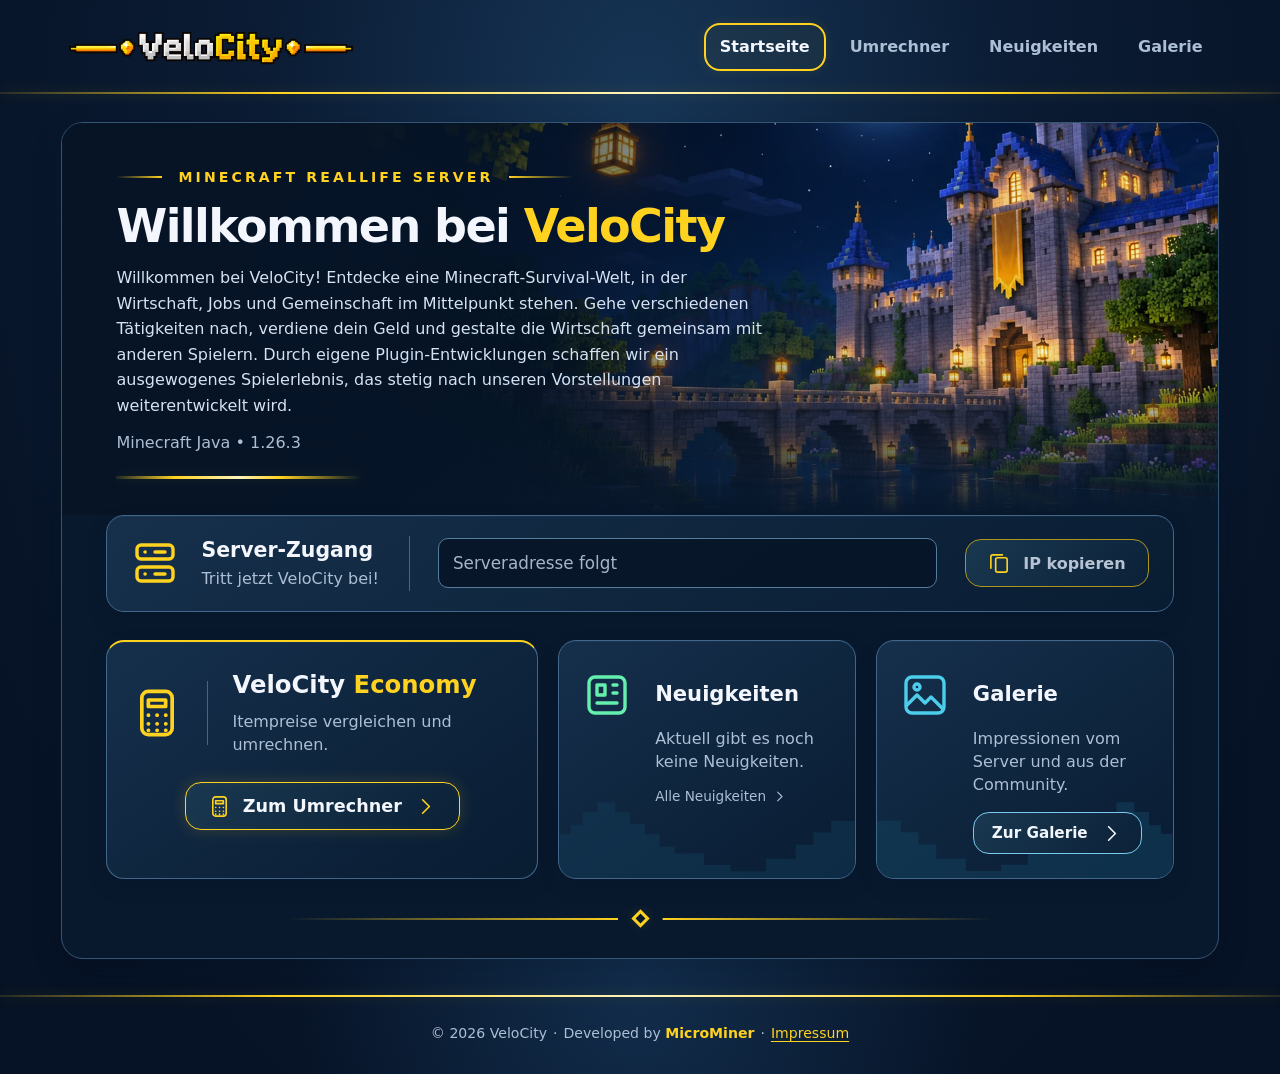
==== index.html @ 507ebec8 "Update index.html" ====
<!doctype html>
<html lang="de-CH">
  <head>
    <meta charset="utf-8" />
    <meta name="viewport" content="width=device-width,initial-scale=1" />
    <meta
      name="description"
      content="VeloCity Minecraft-Server – unsere Welt, Neuigkeiten und Tools."
    />
    <title>VeloCity · Startseite</title>
    <link
      rel="icon"
      type="image/png"
      sizes="48x48"
      href="assets/images/favicon.png"
    />
    <link rel="stylesheet" href="assets/css/styles.css" />
    <link rel="stylesheet" href="assets/css/portal.css" />
    <link rel="stylesheet" href="assets/css/home.css?v=home-1" />
  </head>
  <body class="site-page home-page">
    <div class="wrap">
      <header class="site-header">
        <a
          class="site-logo"
          href="index.html"
          aria-label="VeloCity – Startseite"
          ><img
            src="assets/images/velocity-logo.png"
            alt="VeloCity"
            width="2171"
            height="724"
        /></a>
        <nav class="site-nav" aria-label="Hauptnavigation">
          <a class="nav-link" href="index.html" aria-current="page"
            >Startseite</a
          ><a class="nav-link" href="umrechner.html">Umrechner</a
          ><a class="nav-link" href="neuigkeiten.html">Neuigkeiten</a
          ><a class="nav-link" href="galerie.html">Galerie</a>
        </nav>
      </header>
      <main class="home-main">
        <div class="home-shell">
          <section class="home-hero" aria-labelledby="welcomeTitle">
            <img class="home-hero-image" src="assets/images/velocity-castle-night.webp" alt="" width="1672" height="941" fetchpriority="high" />
            <div class="home-hero-copy">
              <p class="home-eyebrow">Minecraft Reallife Server</p>
              <h1 id="welcomeTitle">Willkommen bei <span>VeloCity</span></h1>
              <p class="home-intro">Willkommen bei VeloCity! Entdecke eine Minecraft-Survival-Welt, in der Wirtschaft, Jobs und Gemeinschaft im Mittelpunkt stehen. Gehe verschiedenen Tätigkeiten nach, verdiene dein Geld und gestalte die Wirtschaft gemeinsam mit anderen Spielern. Durch eigene Plugin-Entwicklungen schaffen wir ein ausgewogenes Spielerlebnis, das stetig nach unseren Vorstellungen weiterentwickelt wird.</p>
              <p id="serverVersion" class="home-version">Minecraft Java • 1.26.3</p>
              <div class="home-hero-rule" aria-hidden="true"></div>
            </div>
          </section>
          <section class="home-server" aria-labelledby="serverAccessTitle">
            <div class="home-server-heading">
              <span class="home-server-icon"><svg class="" viewBox="0 0 24 24" fill="none" stroke="currentColor" stroke-width="1.7" stroke-linecap="round" stroke-linejoin="round" aria-hidden="true"><rect x="3" y="3" width="18" height="7" rx="2"/><rect x="3" y="14" width="18" height="7" rx="2"/><path d="M7 6.5h.1M7 17.5h.1M12 6.5h5M12 17.5h5"/></svg></span>
              <div><h2 id="serverAccessTitle">Server-Zugang</h2><p>Tritt jetzt VeloCity bei!</p></div>
            </div>
            <input id="serverAddress" aria-label="Serveradresse" type="text" readonly placeholder="Serveradresse folgt" autocomplete="off" spellcheck="false" />
            <button id="copyServerAddress" class="home-button home-button-gold" type="button" disabled><svg class="" viewBox="0 0 24 24" fill="none" stroke="currentColor" stroke-width="1.7" stroke-linecap="round" stroke-linejoin="round" aria-hidden="true"><rect x="8" y="6" width="12" height="15" rx="2"/><path d="M15 3H5a2 2 0 0 0-2 2v12"/></svg><span>IP kopieren</span></button>
            <p id="serverCopyStatus" class="status" role="status"></p>
          </section>
          <div class="home-features">
            <section class="home-feature home-feature-economy" aria-labelledby="entryTitle">
              <div class="home-feature-heading">
                <span class="home-feature-icon"><svg class="" viewBox="0 0 24 24" fill="none" stroke="currentColor" stroke-width="1.7" stroke-linecap="round" stroke-linejoin="round" aria-hidden="true"><rect x="5" y="2" width="14" height="20" rx="3"/><path d="M8 6h8v3H8zM8 13h.1m3.9 0h.1m3.9 0h.1M8 17h.1m3.9 0h.1m3.9 0h.1M8 20h.1m3.9 0h.1m3.9 0h.1"/></svg></span>
                <div><h2 id="entryTitle">VeloCity <span>Economy</span></h2><p>Itempreise vergleichen und umrechnen.</p></div>
              </div>
              <a class="home-button home-button-gold home-economy-link" href="umrechner.html"><svg class="" viewBox="0 0 24 24" fill="none" stroke="currentColor" stroke-width="1.7" stroke-linecap="round" stroke-linejoin="round" aria-hidden="true"><rect x="5" y="2" width="14" height="20" rx="3"/><path d="M8 6h8v3H8zM8 13h.1m3.9 0h.1m3.9 0h.1M8 17h.1m3.9 0h.1m3.9 0h.1M8 20h.1m3.9 0h.1m3.9 0h.1"/></svg><span>Zum Umrechner</span><svg class="home-button-arrow" viewBox="0 0 24 24" fill="none" stroke="currentColor" stroke-width="1.7" stroke-linecap="round" stroke-linejoin="round" aria-hidden="true"><path d="m9 5 7 7-7 7"/></svg></a>
            </section>
            <section class="home-feature home-feature-news" aria-labelledby="homeNewsTitle">
              <div class="home-feature-heading"><span class="home-feature-icon"><svg class="" viewBox="0 0 24 24" fill="none" stroke="currentColor" stroke-width="1.7" stroke-linecap="round" stroke-linejoin="round" aria-hidden="true"><rect x="3" y="3" width="18" height="18" rx="3"/><path d="M7 7h4v5H7zM15 7h2m-2 4h2M7 16h10"/></svg></span><h2 id="homeNewsTitle">Neuigkeiten</h2></div>
              <div class="home-feature-body">
                <div id="newsList" data-preview="true" aria-live="polite"><p class="muted">Aktuell gibt es noch keine Neuigkeiten.</p></div>
                <a class="home-news-link" href="neuigkeiten.html">Alle Neuigkeiten <svg class="home-button-arrow" viewBox="0 0 24 24" fill="none" stroke="currentColor" stroke-width="1.7" stroke-linecap="round" stroke-linejoin="round" aria-hidden="true"><path d="m9 5 7 7-7 7"/></svg></a>
              </div>
            </section>
            <section class="home-feature home-feature-gallery" aria-labelledby="homeGalleryTitle">
              <div class="home-feature-heading"><span class="home-feature-icon"><svg class="" viewBox="0 0 24 24" fill="none" stroke="currentColor" stroke-width="1.7" stroke-linecap="round" stroke-linejoin="round" aria-hidden="true"><rect x="2.5" y="3" width="19" height="18" rx="3"/><circle cx="8" cy="8" r="1.5"/><path d="m3 17 5-5 4 4 3-3 6 6"/></svg></span><h2 id="homeGalleryTitle">Galerie</h2></div>
              <div class="home-feature-body"><p>Impressionen vom Server und aus der Community.</p><a class="home-button home-button-blue" href="galerie.html"><span>Zur Galerie</span><svg class="home-button-arrow" viewBox="0 0 24 24" fill="none" stroke="currentColor" stroke-width="1.7" stroke-linecap="round" stroke-linejoin="round" aria-hidden="true"><path d="m9 5 7 7-7 7"/></svg></a></div>
            </section>
          </div>
          <div class="home-ornament" aria-hidden="true"><span></span></div>
          <noscript><p class="home-noscript">Die Serverinformationen und Neuigkeiten benötigen JavaScript. Alle Seiten sind über die Navigation erreichbar.</p></noscript>
        </div>
      </main>
      <footer class="foot">
        <span>© 2026 VeloCity</span><span aria-hidden="true">·</span
        ><span
          >Developed by
          <strong class="developer-credit">MicroMiner</strong></span
        ><span aria-hidden="true">·</span
        ><a href="#impressum" id="openImpressum" aria-haspopup="dialog"
          >Impressum</a
        >
      </footer>
    </div>
    <dialog
      id="impressum"
      class="legal-dialog"
      aria-labelledby="impressumTitle"
    ></dialog>
    <script src="assets/js/ui.js?v=legal-2" defer></script>
    <script src="assets/js/site-config.js" defer></script>
    <script src="assets/js/home.js?v=home-1" defer></script>
    <script src="assets/js/news.js" type="module"></script>
  </body>
</html>
---- assets/css/styles.css ----
/* Shared VeloCity palette. Legacy variable names remain aliases for the tool. */
:root {
  color-scheme: dark;
  --bg-dark: #081326;
  --bg-navy: #0c1d35;
  --bg-blue: #142b49;
  --panel-bg: rgba(23, 42, 68, 0.78);
  --panel-border: #425b77;
  --input-bg: #0b192d;
  --text-primary: #f3f6fc;
  --text-secondary: #acbfd5;
  --accent-gold: #ffd21f;
  --accent-gold-soft: #e9ad28;
  --success: #64efad;
  --success-bg: rgba(22, 90, 70, 0.3);
  --danger: #ff7381;
  --bg: var(--bg-dark);
  --panel: var(--panel-bg);
  --field: var(--input-bg);
  --line: var(--panel-border);
  --fg: var(--text-primary);
  --sub: var(--text-secondary);
  --gold: var(--accent-gold);
  --green: var(--success);
  --site-radius: 18px;
  --site-gap: 20px;
  --gold-line: rgba(255, 210, 31, 0.45);
  --panel-shadow: 0 10px 30px rgba(4, 13, 28, 0.2);
}

* {
  box-sizing: border-box;
}
body {
  margin: 0;
  background: radial-gradient(ellipse at top, #203451 0%, var(--bg) 65%);
  color: var(--fg);
  font:
    16px/1.45 system-ui,
    -apple-system,
    Segoe UI,
    sans-serif;
  min-height: 100vh;
  padding: 20px 12px;
}
.top {
  display: flex;
  align-items: center;
  justify-content: space-between;
  gap: 10px;
  margin-bottom: 20px;
}
h1 {
  font-size: 1.55rem;
  margin: 0;
}
small,
.muted {
  color: var(--sub);
}
.brand {
  color: var(--gold);
  font-weight: 800;
  letter-spacing: 0.07em;
}
.card {
  background: var(--panel);
  border: 1px solid var(--line);
  border-radius: 18px;
  padding: 20px;
  margin-bottom: 14px;
  box-shadow: 0 12px 40px #0002;
}
label,
.field-label {
  display: block;
  color: var(--sub);
  font-size: 0.85rem;
  margin: 0 0 6px;
  font-weight: 650;
}
input,
select,
button {
  font: inherit;
}
input,
select {
  width: 100%;
  color: var(--fg);
  border: 1px solid var(--line);
  border-radius: 10px;
  background: var(--field);
  padding: 12px 13px;
  outline: none;
}
input:focus,
select:focus {
  border-color: var(--gold);
}
input[type="number"] {
  font-size: 1.2rem;
}
select {
  margin-top: 9px;
  max-width: 100%;
}
.fieldrow {
  display: grid;
  grid-template-columns: repeat(2, minmax(0, 1fr));
  gap: 12px;
  margin-top: 16px;
}
.rate {
  font-weight: 750;
  color: var(--gold);
  font-size: 1.05rem;
  padding-top: 12px;
}
.between {
  display: flex;
  justify-content: center;
  margin: -3px auto 11px;
}
.btn {
  cursor: pointer;
  border: 1px solid var(--line);
  border-radius: 11px;
  padding: 10px 14px;
  background: #253650;
  color: var(--fg);
  font-weight: 650;
}
.btn:hover {
  background: #34496a;
}
select:focus-visible {
  outline: 2px solid var(--gold);
  outline-offset: 2px;
}
.btn:focus-visible {
  outline: 2px solid var(--gold);
}
.swap {
  background: #304762;
}
.result {
  background: linear-gradient(145deg, #1b3c40, #18304b);
  text-align: center;
  border-color: #37645d;
}
.result .big {
  font-size: clamp(1.5rem, 6vw, 2.1rem);
  font-weight: 850;
  color: var(--green);
  overflow-wrap: anywhere;
  margin: 7px 0;
}
.flex {
  display: flex;
  gap: 10px;
  flex-wrap: wrap;
  align-items: center;
  justify-content: center;
}
.secondary {
  font-size: 0.88rem;
}
.addgrid {
  display: grid;
  grid-template-columns: 1fr 130px;
  gap: 12px;
  margin-bottom: 12px;
}
.status {
  overflow-wrap: anywhere;
  min-height: 20px;
  color: var(--green);
  font-size: 0.85rem;
  margin: 10px 0 0;
}
.note {
  line-height: 1.55;
}
.foot {
  text-align: center;
  padding: 8px;
  color: var(--sub);
  font-size: 0.8rem;
}
.hidden {
  display: none;
}
.custom-list {
  padding: 0;
  margin: 13px 0 0;
  list-style: none;
}
.custom-list li {
  display: flex;
  align-items: center;
  justify-content: space-between;
  gap: 8px;
  border-top: 1px solid var(--line);
  padding: 9px 0;
}
.custom-list button {
  flex: none;
  padding: 5px 9px;
}
.original {
  display: block;
  color: var(--sub);
  font-size: 0.72rem;
  font-weight: 450;
  margin-top: 2px;
}
.editor-actions {
  display: flex;
  gap: 9px;
  flex-wrap: wrap;
}
.editor-actions .btn {
  flex: 1;
}
.editor-note {
  font-size: 0.8rem;
  color: var(--sub);
  margin: 8px 0 12px;
}
.tag {
  border: 1px solid #8c6b28;
  background: #5c471f70;
  color: #ffe1a2;
  border-radius: 30px;
  font-size: 0.72rem;
  padding: 3px 9px;
}
@media (max-width: 370px) {
  .card {
    padding: 14px;
  }
  .addgrid {
    grid-template-columns: 1fr;
  }
}

/* Horizontale Rechner-Ebene und darunter die Verwaltung */
.wrap {
  max-width: 1512px;
  margin: 20px auto;
}
.hero {
  min-height: min(730px, calc(100vh - 120px));
  display: flex;
  flex-direction: column;
  justify-content: flex-start;
  padding-top: 14px;
}
.section-heading {
  color: var(--sub);
  font-size: 0.8rem;
  letter-spacing: 0.1em;
  text-transform: uppercase;
  font-weight: 800;
  margin: 0 0 16px 4px;
}
.converter-layout {
  display: grid;
  grid-template-columns: minmax(0, 1fr) 65px minmax(0, 1fr) minmax(0, 0.95fr);
  gap: 14px;
  align-items: stretch;
}
.converter-layout .card {
  margin: 0;
  min-width: 0;
  display: flex;
  flex-direction: column;
}
.converter-layout .result {
  justify-content: center;
}
.converter-layout .result .big {
  font-size: clamp(1.45rem, 2.3vw, 2.15rem);
}
.swap-slot {
  display: flex;
  align-items: center;
  justify-content: center;
}
.swap-slot .swap {
  width: 54px;
  height: 54px;
  padding: 0;
  font-size: 1.65rem;
  white-space: nowrap;
}
.converter-layout .fieldrow {
  margin-top: auto;
  padding-top: 20px;
  grid-template-columns: minmax(0, 1fr) minmax(0, 0.85fr);
}
.converter-layout .fieldrow > div {
  min-width: 0;
}
.converter-layout .rate {
  overflow-wrap: anywhere;
}
.converter-layout select {
  min-height: 48px;
}
.management {
  padding-top: 28px;
  scroll-margin-top: 20px;
}
.management .card {
  margin-bottom: 18px;
}
.management .card h2 {
  font-size: 1.18rem;
  margin: 0 0 12px;
}
.management .editor-grid > *,
.management .addgrid > *,
.fieldrow > *,
.right-stack,
.entry-copy {
  min-width: 0;
}
.management .editor-grid {
  display: grid;
  grid-template-columns: minmax(0, 1fr) minmax(0, 1fr);
  gap: 20px;
  align-items: end;
}
.management .editor-grid .fieldrow {
  margin: 0;
}
.management .editor-actions {
  margin-top: 14px;
}
.management .addgrid {
  grid-template-columns: minmax(0, 1fr) minmax(260px, 0.65fr);
}
.management .addgrid .fieldrow {
  gap: 8px;
}
.management .fieldrow input {
  min-width: 0;
  padding: 9px 10px;
  font-size: 1rem;
}
.management .fieldrow .original {
  min-height: 1em;
}
.custom-list {
  display: grid;
  grid-template-columns: repeat(2, minmax(0, 1fr));
  column-gap: 24px;
  row-gap: 0;
  margin-top: 14px;
}
.custom-list li {
  min-width: 0;
}
.custom-list li span {
  min-width: 0;
  overflow-wrap: anywhere;
}
.custom-list:empty::after {
  content: "Noch keine eigenen Items hinzugefügt.";
  color: var(--sub);
  font-size: 0.9rem;
  grid-column: 1/-1;
  padding: 12px 0;
}
.section-line {
  height: 1px;
  background: var(--line);
  margin: 24px 0;
}
.filebox h2 {
  font-size: 1.18rem;
  margin: 0 0 12px;
}
.file-actions {
  display: flex;
  flex-wrap: wrap;
  gap: 10px;
  align-items: center;
}
@media (max-width: 1100px) {
  .converter-layout {
    grid-template-columns: minmax(0, 1fr) 54px minmax(0, 1fr);
  }
  .converter-layout .result {
    grid-column: 1/-1;
  }
  .hero {
    min-height: auto;
    padding: 24px 0 60px;
  }
  .converter-layout .fieldrow {
    margin-top: 16px;
  }
}
@media (max-width: 720px) {
  .wrap {
    max-width: 600px;
  }
  .converter-layout {
    grid-template-columns: minmax(0, 1fr);
  }
  .converter-layout .result {
    grid-column: auto;
  }
  .swap-slot .swap {
    transform: rotate(90deg);
  }
  .hero {
    padding: 0 0 40px;
  }
  .management .editor-grid {
    grid-template-columns: 1fr;
  }
  .custom-list {
    grid-template-columns: 1fr;
  }
  .top {
    align-items: flex-start;
  }
  .converter-layout .card {
    padding: 18px;
  }
}
@media (max-width: 450px) {
  .fieldrow {
    grid-template-columns: repeat(2, minmax(0, 1fr));
  }
  .editor-actions {
    flex-direction: column;
  }
  .addgrid,
  .management .addgrid {
    grid-template-columns: 1fr;
  }
  .card {
    padding: 15px;
  }
}

/* Taschenrechner direkt in der ersten Ebene */
.calculator {
  width: min(100%, 540px);
  margin: 24px auto 6px;
  padding: 16px 18px;
}
.calculator h3 {
  font-size: 1rem;
  margin: 0 0 10px;
}
.calc-screen {
  display: flex;
  gap: 8px;
  align-items: center;
}
.calc-screen input {
  font-size: 1.22rem;
  font-variant-numeric: tabular-nums;
  text-align: right;
  min-width: 0;
}
.calc-screen .btn {
  flex: none;
}
.calc-grid {
  display: grid;
  grid-template-columns: repeat(4, minmax(0, 1fr));
  gap: 8px;
  margin-top: 10px;
}
.calc-grid .btn {
  padding: 9px 6px;
  font-size: 1rem;
}
.calc-grid .accent {
  background: #36546f;
  color: var(--gold);
}
.calc-grid .equals {
  background: #245d4b;
  color: #adffce;
}
.calc-feedback {
  margin: 8px 0 0;
  color: var(--sub);
  font-size: 0.82rem;
  min-height: 1.2em;
  overflow-wrap: anywhere;
}
@media (max-width: 1100px) {
  .hero {
    padding-top: 12px;
  }
  .calculator {
    margin-top: 20px;
  }
}
@media (max-width: 720px) {
  .hero {
    padding-top: 0;
  }
  .calculator {
    width: 100%;
  }
}

/* Desktop: kompakter vertikaler Umrechner links, Ergebnis und Rechner rechts */
@media (min-width: 721px) {
  .hero {
    min-height: calc(100vh - 155px);
    padding-top: 0;
    padding-bottom: 22px;
  }
  .hero-grid {
    display: grid;
    grid-template-columns: minmax(0, 1fr) minmax(0, 1fr);
    gap: 20px;
    align-items: stretch;
    flex: 1;
    min-height: 0;
  }
  .converter-layout {
    display: flex;
    flex-direction: column;
    gap: 10px;
    min-width: 0;
  }
  .converter-layout .card {
    flex: 1;
    min-height: 0;
    padding: 17px 20px;
  }
  .converter-layout .fieldrow {
    margin-top: 12px;
    padding-top: 0;
  }
  .converter-layout select {
    min-height: 43px;
  }
  .converter-layout input {
    padding: 9px 12px;
  }
  .swap-slot {
    flex: 0 0 auto;
    min-height: 34px;
  }
  .swap-slot .swap {
    width: 46px;
    height: 36px;
    font-size: 1.35rem;
    transform: rotate(90deg);
  }
  .right-stack {
    display: grid;
    grid-template-rows: minmax(155px, 0.65fr) minmax(290px, 1.35fr);
    gap: 14px;
    min-width: 0;
    min-height: 0;
  }
  .right-stack .card {
    margin: 0;
    min-width: 0;
  }
  .right-stack .result {
    display: flex;
    flex-direction: column;
    justify-content: center;
    padding: 16px 18px;
  }
  .right-stack .result .big {
    font-size: clamp(1.35rem, 2.2vw, 2rem);
  }
  .right-stack .calculator {
    width: 100%;
    padding: 14px 18px;
  }
  .calculator h3 {
    margin-bottom: 5px;
  }
  .calculator label {
    margin-bottom: 3px;
  }
  .calc-grid {
    gap: 6px;
    margin-top: 8px;
  }
  .calc-grid .btn {
    padding: 7px 6px;
  }
  .calc-feedback {
    margin-top: 5px;
  }
}
@media (min-width: 721px) and (max-width: 1100px) {
  .hero {
    min-height: calc(100vh - 145px);
    padding: 0 0 22px;
  }
  .converter-layout {
    display: flex;
    flex-direction: column;
  }
  .right-stack .result {
    grid-column: auto;
  }
}
@media (max-width: 720px) {
  .hero-grid {
    display: contents;
  }
  .converter-layout {
    display: contents;
  }
  .right-stack {
    display: contents;
  }
  .hero .card {
    margin-bottom: 14px;
  }
  .hero .calculator {
    margin: 20px auto 6px;
  }
  .hero .swap-slot {
    margin: 0 auto 12px;
  }
}

/* Breiterer und etwas flacherer Tauschen-Button auf Desktop. */
@media (min-width: 721px) {
  .swap-slot .swap {
    width: 88px;
    height: 30px;
    font-size: 1.2rem;
    line-height: 1;
    padding: 0;
    display: flex;
    align-items: center;
    justify-content: center;
    transform: none;
  }
  .swap-slot .swap-icon {
    display: inline-block;
    transform: rotate(90deg);
  }
  .swap-slot {
    min-height: 30px;
  }
}

/* Bildschirmfüllende Desktop-Ebene; darunter beginnt erst die Preisverwaltung. */
@media (min-width: 721px) {
  body {
    padding: 0 12px;
  }
  .wrap {
    margin: 0 auto;
    padding: 12px 0 24px;
  }
  .top {
    height: 88px;
    margin: 0;
    min-height: 0;
  }
  .hero {
    height: calc(100vh - 100px);
    height: calc(100dvh - 100px);
    min-height: 0;
    padding: 0 0 clamp(48px, 6.4vh, 76px);
    display: flex;
    flex-direction: column;
    overflow: hidden;
  }
  .hero > .section-heading {
    flex: none;
    margin: 0 0 10px 4px;
  }
  .hero-grid {
    flex: 1;
    min-height: 0;
    grid-template-columns: minmax(0, 1fr) minmax(0, 1fr);
    gap: clamp(9px, 1.2vw, 20px);
  }
  .converter-layout {
    min-height: 0;
    gap: clamp(5px, 1vh, 12px);
  }
  .converter-layout .card {
    justify-content: center;
    flex: 1;
    min-height: 0;
    padding: clamp(9px, 1.5vh, 20px);
  }
  .converter-layout .fieldrow {
    margin-top: clamp(7px, 1.8vh, 18px);
    padding: 0;
  }
  .converter-layout label,
  .converter-layout .field-label {
    margin-bottom: 4px;
  }
  .converter-layout input,
  .converter-layout select {
    padding: clamp(7px, 1.1vh, 11px) 10px;
    min-height: 0;
  }
  .converter-layout select {
    margin-top: clamp(5px, 1vh, 10px);
  }
  .converter-layout .rate {
    padding-top: 4px;
  }
  .swap-slot {
    min-height: 28px;
  }
  .right-stack {
    min-height: 0;
    grid-template-rows: minmax(0, 0.68fr) minmax(0, 1.32fr);
    gap: clamp(8px, 1.3vh, 14px);
  }
  .right-stack .result {
    min-height: 0;
    align-items: center;
    justify-content: center;
    text-align: center;
    padding: clamp(8px, 1.3vh, 18px);
  }
  .right-stack .result .big {
    margin: clamp(3px, 0.8vh, 8px) 0;
    font-size: clamp(1.05rem, 2.05vw, 2rem);
  }
  .right-stack .result .flex {
    justify-content: center;
  }
  .right-stack .calculator {
    min-height: 0;
    margin: 0;
    width: 100%;
    padding: clamp(9px, 1.5vh, 18px);
    display: flex;
    flex-direction: column;
    justify-content: center;
  }
  .calculator h3 {
    text-align: center;
    margin: 0 0 5px;
  }
  .calculator .calc-screen {
    width: 100%;
  }
  .calculator .calc-grid {
    grid-template-columns: repeat(4, minmax(0, 1fr));
    gap: clamp(5px, 0.8vh, 10px);
    margin-top: clamp(6px, 1vh, 12px);
    min-height: 0;
  }
  .calculator .calc-grid .btn {
    display: flex;
    align-items: center;
    justify-content: center;
    height: clamp(38px, 5.6vh, 60px);
    min-width: 0;
    padding: 0 5px;
    line-height: 1;
    font-size: clamp(1rem, 1.4vw, 1.2rem);
  }
  .calculator .calc-feedback {
    text-align: center;
    margin: 5px 0 0;
    font-size: 0.75rem;
  }
  .management {
    padding-top: 30px;
  }
}
@media (min-width: 721px) and (max-height: 700px) {
  .top {
    height: 65px;
  }
  .top h1 {
    font-size: 1.3rem;
  }
  .hero {
    height: calc(100vh - 77px);
    height: calc(100dvh - 77px);
  }
  .hero {
    padding-bottom: clamp(32px, 5.2vh, 48px);
  }
  .hero > .section-heading {
    margin-bottom: 6px;
  }
  .converter-layout .card {
    padding: 8px 12px;
  }
  .converter-layout .fieldrow {
    margin-top: 5px;
  }
  .converter-layout .fieldrow input {
    font-size: 1rem;
  }
  .converter-layout .rate {
    font-size: 0.9rem;
  }
  .right-stack .result .big {
    font-size: clamp(1rem, 1.8vw, 1.55rem);
  }
  .right-stack .calculator {
    padding: 7px 12px;
  }
  .calculator h3 {
    font-size: 0.9rem;
    margin: 0 0 2px;
  }
  .calculator .calc-screen input {
    padding: 6px 8px;
  }
  .calculator .calc-grid {
    gap: 4px;
    margin-top: 5px;
  }
  .calculator .calc-grid .btn {
    height: clamp(31px, 5.2vh, 42px);
  }
  .calculator .calc-feedback {
    font-size: 0.7rem;
    margin: 3px 0 0;
  }
  .btn {
    padding: 7px 10px;
  }
}

/* Admin: zweite Ebene bleibt sichtbar, aber unzugänglich, bis der Server das Passwort bestätigt. */
.management {
  position: relative;
  isolation: isolate;
  scroll-margin-top: 12px;
}
.management .admin-inner {
  transition:
    filter 0.2s ease,
    opacity 0.2s ease;
}
.management.locked .admin-inner {
  filter: blur(8px);
  opacity: 0.47;
  user-select: none;
  pointer-events: none;
}
.admin-overlay {
  display: none;
  position: absolute;
  z-index: 10;
  inset: 0;
  align-items: flex-start;
  justify-content: center;
  padding: clamp(72px, 16vh, 180px) 12px 12px;
}
.management.locked .admin-overlay {
  display: flex;
}
.admin-login {
  width: min(440px, 100%);
  background: rgba(13, 24, 43, 0.97);
  border: 1px solid #627796;
  border-radius: 20px;
  box-shadow: 0 15px 65px #0009;
  padding: clamp(20px, 4vw, 34px);
  text-align: center;
  backdrop-filter: blur(10px);
}
.admin-lock-icon {
  font-size: 2rem;
}
.admin-login h2 {
  margin: 9px 0;
}
.admin-login p {
  color: var(--sub);
  font-size: 0.92rem;
}
.admin-login label {
  text-align: left;
}
.admin-login input {
  text-align: center;
}
.admin-unlock {
  width: 100%;
  margin-top: 13px;
  background: #416e5e;
  border-color: #568d75;
}
.admin-login .status {
  color: #f8b4b4;
}
@media (max-width: 720px) {
  .admin-overlay {
    padding-top: 80px;
  }
  .management.locked .admin-inner {
    filter: blur(6px);
  }
}
.list-loader {
  display: flex;
  align-items: flex-end;
  gap: 12px;
  flex-wrap: wrap;
}
.list-loader > div {
  flex: 0 1 360px;
  min-width: 0;
  max-width: 100%;
}
.list-loader select {
  margin-top: 0;
}
.list-loader .btn {
  flex: none;
}
.mode-switch {
  display: inline-flex;
  align-items: center;
  justify-content: center;
  gap: 8px;
  margin: 8px 0;
  font-size: 0.85rem;
  cursor: pointer;
}
.mode-switch input {
  flex: none;
  width: 18px;
  height: 18px;
  padding: 0;
  margin: 0;
  accent-color: var(--gold);
}
.quantity-shortcuts {
  display: grid;
  grid-template-columns: repeat(5, minmax(0, 1fr));
  gap: 4px;
  margin-top: 6px;
  max-width: 210px;
}
.quantity-shortcuts .btn {
  min-width: 0;
  padding: 5px 2px;
  border-radius: 4px;
  font-size: 0.75rem;
  line-height: 1.2;
}
.quantity-shortcuts .quantity-clear {
  color: #ffb9b9;
}
.result .icon-button {
  display: inline-flex;
  align-items: center;
  justify-content: center;
  padding: 10px;
}
.icon-button svg {
  width: 20px;
  height: 20px;
}
.btn:disabled {
  opacity: 0.45;
  cursor: default;
}
.item-picker {
  position: relative;
  min-width: 0;
}
.item-picker input {
  padding-right: 32px;
}
.picker-arrow {
  position: absolute;
  right: 12px;
  top: 10px;
  pointer-events: none;
  color: var(--sub);
}
.picker-options {
  position: absolute;
  z-index: 30;
  top: calc(100% + 4px);
  left: 0;
  right: 0;
  max-height: min(260px, 45vh);
  overflow-y: auto;
  overscroll-behavior: contain;
  background: var(--field);
  border: 1px solid var(--line);
  border-radius: 10px;
  box-shadow: 0 12px 30px #0008;
}
.picker-options[hidden] {
  display: none;
}
.picker-option {
  padding: 10px 12px;
  cursor: pointer;
  overflow-wrap: anywhere;
  border-bottom: 1px solid var(--line);
  font-size: 0.9rem;
}
.picker-option:last-child {
  border-bottom: 0;
}
.picker-option[aria-selected="true"] {
  background: #34496a;
  color: var(--gold);
}
.picker-empty {
  padding: 12px;
  color: var(--sub);
  font-size: 0.9rem;
}
.economy-status {
  flex: 0 1 420px;
  width: 420px;
  max-width: 100%;
  margin-left: auto;
  padding: 6px 10px;
  background: #0c192be8;
  border: 1px solid #45617e;
  border-radius: 12px;
  font-size: 11.5px;
  line-height: 1.4;
  font-variant-numeric: tabular-nums;
  color: var(--fg);
}
.status-row {
  display: flex;
  align-items: center;
  justify-content: space-between;
  flex-wrap: wrap;
  row-gap: 4px;
  padding: 2px 0;
}
.status-row + .status-row {
  border-top: 1px solid var(--line);
  margin-top: 2px;
  padding-top: 4px;
}
.status-info {
  display: inline-flex;
  align-items: center;
  gap: 7px;
  min-width: 0;
  max-width: 100%;
  white-space: nowrap;
}
.status-info + .status-info {
  border-left: 1px solid #45617e;
  margin-left: 8px;
  padding-left: 8px;
}
.status-info svg {
  width: 16px;
  height: 16px;
  flex: none;
  color: var(--gold);
}
.sync-info {
  color: #ff9d9d;
  font-weight: 650;
}
.sync-dot {
  width: 8px;
  height: 8px;
  flex: none;
  border-radius: 50%;
  background: #ed7373;
}
.economy-status[data-state="synced"] .sync-info {
  color: var(--green);
}
.economy-status[data-state="synced"] .sync-dot {
  background: var(--green);
}
@media (max-width: 720px) {
  .top {
    flex-wrap: wrap;
    gap: 10px;
  }
  .economy-status {
    flex-basis: 100%;
    width: 100%;
    margin-left: 0;
  }
  .status-info {
    white-space: normal;
  }
  .status-row {
    justify-content: flex-start;
    column-gap: 0;
  }
  .status-info + .status-info {
    margin-left: 7px;
    padding-left: 7px;
  }
}
#copyStatus:empty {
  display: none;
}
@media (min-width: 721px) {
  .hero {
    height: auto;
    min-height: 0;
    padding-bottom: 32px;
  }
  .hero-grid {
    flex: none;
    height: auto;
    align-items: start;
  }
  .converter-layout {
    height: clamp(490px, calc(100dvh - 170px), 560px);
  }
  .converter-layout .card:first-child {
    flex: 1.25;
  }
  .converter-layout .card:last-child {
    flex: 0.75;
  }
  .right-stack {
    grid-template-rows: minmax(200px, auto) minmax(360px, auto);
  }
  .right-stack .calculator {
    min-height: clamp(360px, 46vh, 480px);
  }
}
@media (min-width: 1100px) {
  body {
    padding-left: 100px;
    padding-right: 100px;
  }
}
.economy-about h2 {
  display: flex;
  align-items: center;
  gap: 8px;
  font-size: 1rem;
  margin: 0;
}
.economy-about h2 svg {
  width: 17px;
  height: 17px;
  flex: none;
  color: var(--sub);
}
.economy-about p {
  margin: 8px 0 0;
}
.foot {
  display: flex;
  flex-wrap: wrap;
  justify-content: center;
  align-items: center;
  gap: 6px;
}
.foot a {
  color: inherit;
  text-underline-offset: 3px;
}
.foot a:hover {
  color: var(--gold);
}
.foot a:focus-visible {
  outline: 2px solid var(--gold);
  outline-offset: 4px;
  border-radius: 2px;
}
.legal-dialog {
  width: min(560px, calc(100% - 24px));
  max-height: calc(100dvh - 32px);
  margin: auto;
  padding: 24px;
  background: var(--panel);
  color: var(--fg);
  border: 1px solid var(--line);
  border-radius: 18px;
  overflow-y: auto;
  font-size: 0.9rem;
  line-height: 1.55;
}
.legal-dialog::backdrop {
  backdrop-filter: blur(4px);
  background: #050c18b3;
}
.legal-dialog h2 {
  font-size: 1.2rem;
  margin: 0 42px 16px 0;
}
.legal-dialog h3 {
  font-size: 0.9rem;
  margin: 16px 0 5px;
}
.legal-dialog p {
  margin: 0;
  color: var(--sub);
}
.legal-close {
  color: var(--gold);
  position: absolute;
  top: 12px;
  right: 12px;
  width: 32px;
  height: 32px;
  padding: 0;
  line-height: 1;
  font-size: 1.3rem;
}
.legal-dialog dl {
  margin: 0;
}
.legal-dialog dl > div {
  display: flex;
  flex-wrap: wrap;
  gap: 4px 10px;
  margin-top: 5px;
}
.legal-dialog dt {
  color: var(--fg);
  font-weight: 650;
  min-width: 110px;
}
.legal-dialog dd {
  margin: 0;
  overflow-wrap: anywhere;
}
.legal-divider {
  border: 0;
  border-top: 1px solid var(--line);
  margin: 16px 0 12px;
}
.legal-copyright {
  text-align: center;
}
@media (max-width: 400px) {
  .legal-dialog {
    padding: 20px 16px;
  }
  .legal-dialog dl > div {
    display: block;
  }
  .legal-dialog dd {
    margin-top: 2px;
  }
}
.admin-divider {
  display: flex;
  align-items: center;
  gap: 12px;
  margin: 14px 0 0;
}
.admin-divider::before,
.admin-divider::after {
  content: "";
  height: 1px;
  flex: 1;
  background: var(--line);
}
.admin-toggle {
  display: flex;
  align-items: center;
  justify-content: center;
  min-width: 44px;
  min-height: 32px;
  padding: 5px 10px;
  border-radius: 8px;
  color: var(--sub);
}
.admin-toggle svg {
  width: 20px;
  height: 20px;
  transition: transform 0.25s ease;
}
.admin-toggle[aria-expanded="true"] svg {
  transform: rotate(180deg);
}
.admin-panel {
  display: grid;
  grid-template-rows: 0fr;
  visibility: hidden;
  transition:
    grid-template-rows 0.25s ease,
    visibility 0.25s;
}
.admin-panel[aria-hidden="false"] {
  grid-template-rows: 1fr;
  visibility: visible;
}
.admin-panel-content {
  min-height: 0;
  overflow: hidden;
}
@media (prefers-reduced-motion: reduce) {
  .admin-panel,
  .admin-toggle svg {
    transition: none;
  }
}
/* Presentation states and layout overrides formerly embedded in markup/JS. */
.converter-layout .target-fieldrow {
  grid-template-columns: minmax(0, 1fr) minmax(0, 0.85fr);
}
.converter-layout .target-fieldrow > div {
  grid-column: 2;
}
.management .fieldrow.new-item-prices {
  margin: 0;
}
.calc-feedback.is-success {
  color: var(--green);
}
.calc-feedback.is-error {
  color: #ffadad;
}

.converter-layout .rate {
  display: grid;
  gap: 4px;
  padding-top: 0;
  font-size: 0.9rem;
  color: var(--text-primary);
}
.item-price-row {
  width: 100%;
  font: inherit;
  color: inherit;
  cursor: pointer;
  text-align: left;
  display: flex;
  align-items: baseline;
  justify-content: space-between;
  gap: 10px;
  padding: 5px 8px;
  border: 1px solid transparent;
  border-radius: 8px;
  background: var(--input-bg);
  min-width: 0;
}
.item-price-row.is-used {
  border-color: var(--gold-line);
  color: var(--accent-gold);
}
.item-price-row:hover:not(:disabled),
.item-price-row:focus-visible {
  border-color: var(--accent-gold);
}
.item-price-row:focus-visible {
  outline: 2px solid var(--accent-gold);
  outline-offset: 2px;
}
.item-price-row:disabled {
  cursor: default;
  opacity: 0.6;
}
.price-selection-hint {
  color: var(--text-secondary);
  font-size: 0.8rem;
  margin: 8px 0;
}
.item-price-label {
  font-weight: 500;
  color: var(--text-secondary);
}
.item-price-value {
  min-width: 0;
  text-align: right;
  font-variant-numeric: tabular-nums;
  overflow-wrap: anywhere;
}
.item-price-value small {
  font-size: 0.72rem;
  font-weight: 400;
  color: var(--text-secondary);
}
.item-price-default {
  display: block;
}

@media (min-width: 721px) {
  .converter-layout {
    height: auto;
    min-height: clamp(490px, calc(100dvh - 170px), 560px);
  }
  .converter-layout .card:first-child,
  .converter-layout .card:last-child {
    flex: 1 0 auto;
    min-height: min-content;
  }
}

/* Shared site chrome and landing page, based on the Startseite reference. */
.site-page {
  /* Container units exclude the browser scrollbar; share the actual gutters
     with the full-bleed rules instead of masking viewport-width overflow. */
  --site-gutter: 20px;
  container-type: inline-size;
  padding: 0 var(--site-gutter);
  background:
    radial-gradient(
      ellipse at 50% 90%,
      rgba(31, 76, 119, 0.42),
      transparent 38%
    ),
    radial-gradient(ellipse at 50% 12%, #173657 0%, #0b1c34 42%, #061225 85%);
  background-color: var(--bg-dark);
}
.site-page .wrap {
  max-width: 1512px;
  margin: 0 auto;
  padding: 0 0 20px;
}
.site-header {
  display: flex;
  align-items: center;
  justify-content: space-between;
  gap: 24px;
  position: relative;
  min-height: 94px;
  padding: 16px 0;
}
.site-logo {
  text-decoration: none;
  white-space: nowrap;
  color: var(--fg);
}
.site-logo img {
  /* Crop the transparent canvas visually; keep the original PNG unchanged. */
  aspect-ratio: 384 / 62;
  object-fit: cover;
  display: block;
  width: clamp(240px, 23.4vw, 390px);
  height: auto;
}
.site-header::after,
.site-page .foot::before {
  content: "";
  position: absolute;
  left: 50%;
  width: 100%; /* Safe fallback for browsers without container units. */
  width: calc(100cqw + 2 * var(--site-gutter));
  height: 2px;
  transform: translateX(-50%);
  background: linear-gradient(
    90deg,
    rgba(255, 210, 31, 0.12),
    #ffd21f 22%,
    #fff5bd 50%,
    #ffd21f 78%,
    rgba(255, 210, 31, 0.12)
  );
  box-shadow: 0 0 14px rgba(255, 210, 31, 0.22);
}
.site-header::after {
  bottom: 0;
}
.site-page .foot::before {
  top: 0;
}
.site-nav {
  display: flex;
  align-items: center;
  gap: 20px;
}
.nav-link {
  text-decoration: none;
  color: var(--sub);
  padding: 10px 28px;
  border: 2px solid transparent;
  border-radius: 16px;
  font-size: clamp(18px, 1.35vw, 22px);
  font-weight: 650;
}
.nav-link:hover {
  color: var(--fg);
}
.nav-link[aria-current="page"] {
  border-color: var(--gold);
  color: var(--fg);
  background: rgba(255, 210, 31, 0.035);
  box-shadow: 0 0 12px rgba(255, 210, 31, 0.09);
}
.site-logo:focus-visible,
.nav-link:focus-visible,
.tool-link:focus-visible {
  outline: 2px solid var(--gold);
  outline-offset: 4px;
}
.home-page .wrap {
  min-height: 100svh;
  display: flex;
  flex-direction: column;
}
.home-main {
  display: flex;
  flex-direction: column;
  justify-content: center;
  align-items: center;
  flex: 1;
  padding: 48px 0;
}
.home-welcome {
  text-align: center;
}
.home-welcome h1 {
  font-size: clamp(32px, 4.1vw, 68px);
  line-height: 1.2;
  font-weight: 750;
  letter-spacing: -0.025em;
}
.home-welcome h1 span {
  color: var(--gold);
}
.home-welcome p {
  font-size: clamp(16px, 1.7vw, 28px);
  color: var(--sub);
  margin: 16px 0 0;
}
.welcome-rule {
  width: 230px;
  height: 3px;
  background: linear-gradient(
    90deg,
    transparent,
    var(--gold) 25%,
    #fffce4 50%,
    var(--gold) 75%,
    transparent
  );
  box-shadow: 0 0 16px rgba(255, 210, 31, 0.2);
  margin: 34px auto 48px;
}
.economy-entry {
  width: min(660px, 100%);
  padding: 28px 30px;
  background: linear-gradient(
    155deg,
    rgba(31, 58, 87, 0.85),
    rgba(12, 29, 51, 0.85)
  );
  border: 1px solid var(--line);
  border-top: 2px solid var(--gold);
  border-radius: var(--site-radius);
  box-shadow:
    var(--panel-shadow),
    0 0 24px rgba(255, 210, 31, 0.06);
}
.entry-main {
  display: flex;
  align-items: center;
  justify-content: center;
  gap: 24px;
}
.entry-icon {
  display: flex;
  align-items: center;
  justify-content: center;
  flex: none;
  padding-right: 26px;
  min-height: 76px;
  border-right: 1px solid #526d8c;
}
.entry-icon svg {
  width: 52px;
  height: 64px;
  color: var(--gold);
}
.entry-copy h2 {
  font-size: clamp(24px, 2vw, 32px);
  margin: 0;
  line-height: 1.25;
}
.entry-copy h2 span {
  color: var(--gold);
}
.entry-copy p {
  margin: 10px 0 0;
  color: var(--sub);
  font-size: clamp(15px, 1.25vw, 19px);
}
.entry-action {
  display: flex;
  justify-content: center;
  margin-top: 24px;
}
.tool-link {
  display: inline-flex;
  align-items: center;
  justify-content: center;
  gap: 12px;
  min-height: 54px;
  min-width: min(300px, 100%);
  padding: 10px 20px;
  border: 2px solid var(--gold);
  border-radius: 18px;
  font-size: clamp(17px, 1.25vw, 20px);
  color: var(--fg);
  background: #142b49;
  text-decoration: none;
  font-weight: 700;
  box-shadow:
    0 0 20px rgba(255, 210, 31, 0.25),
    inset 0 0 14px rgba(255, 210, 31, 0.07);
  transition: box-shadow 0.15s ease;
}
.tool-link svg {
  width: 24px;
  height: 24px;
  color: var(--gold);
}
.tool-link:hover {
  box-shadow: 0 0 22px rgba(255, 210, 31, 0.2);
}
.site-page .foot {
  position: relative;
  border: 0;
  padding: 28px 0 10px;
  margin-top: 24px;
  font-size: clamp(13px, 1.1vw, 18px);
}
.developer-credit {
  color: var(--gold);
  font-weight: 650;
}
.site-page .foot a {
  color: var(--gold);
}
/* Economy panels: retain all tool dimensions, selectors and interactions. */
.converter-main > .top {
  margin: 0;
}
.card {
  box-shadow: var(--panel-shadow);
  border-radius: var(--site-radius);
}
.section-heading {
  display: flex;
  align-items: center;
  gap: 14px;
  color: var(--gold);
}
.section-heading::after {
  content: "";
  height: 1px;
  flex: 1;
  background: linear-gradient(90deg, var(--gold-line), transparent);
}
.result {
  background: linear-gradient(
    125deg,
    rgba(22, 90, 70, 0.32),
    rgba(20, 54, 74, 0.7)
  );
  border-color: #447d76;
}
.swap {
  border-color: var(--gold-line);
  color: var(--gold);
}
.calculator .calc-grid .accent {
  background: #294961;
  color: var(--gold);
}
.calculator .calc-grid .equals {
  background: #205f4b;
  color: var(--green);
}
.economy-about {
  border-top: 2px solid var(--gold-line);
}
.economy-about h2 svg {
  color: var(--gold);
}
.economy-about h2::after {
  content: "";
  height: 1px;
  flex: 1;
  margin-left: 8px;
  background: linear-gradient(90deg, var(--gold-line), transparent);
}
.economy-status {
  background: rgba(11, 25, 45, 0.9);
  border-color: var(--line);
}
.admin-login {
  background: rgba(20, 43, 73, 0.98);
  border-color: var(--line);
  box-shadow: 0 14px 45px rgba(4, 13, 28, 0.5);
}
.admin-lock-icon svg {
  width: 34px;
  height: 34px;
  color: var(--gold);
}
.admin-overlay {
  background: rgba(8, 19, 38, 0.3);
}
#saveEdit,
#add {
  border-color: var(--gold-line);
}
@media (min-width: 1100px) {
  .site-page {
    --site-gutter: 100px;
  }
}
@media (max-width: 720px) {
  .site-page {
    --site-gutter: 16px;
  }
  .site-header {
    min-height: 88px;
    padding: 18px 0;
    gap: 12px;
    flex-wrap: wrap;
  }
  .site-nav {
    gap: 4px;
  }
  .nav-link {
    padding: 8px 10px;
    font-size: 0.85rem;
  }
  .home-main {
    padding: 44px 0 50px;
  }
  .economy-entry {
    padding: 28px 24px;
  }
  .entry-main {
    gap: 22px;
  }
  .entry-icon {
    padding-right: 20px;
  }
  .entry-icon svg {
    width: 52px;
    height: 66px;
  }
  .entry-copy p {
    font-size: 0.9rem;
  }
  .converter-main > .top {
    padding: 18px 0 0;
    margin-bottom: 20px;
  }
}
@media (max-width: 400px) {
  .site-header {
    justify-content: center;
  }
  .site-logo {
    width: 100%;
    text-align: center;
  }
  .entry-main {
    gap: 16px;
  }
  .entry-icon {
    padding-right: 16px;
  }
  .entry-icon svg {
    width: 42px;
    height: 56px;
  }
  .economy-entry {
    padding: 24px 18px;
  }
  .entry-copy h2 {
    font-size: 23px;
  }
  .home-welcome h1 {
    font-size: 30px;
  }
  .entry-action {
    margin-top: 24px;
  }
}
@media (prefers-reduced-motion: reduce) {
  .tool-link {
    transition: none;
  }
}

/* Let search suggestions extend across panel boundaries. */
.converter-main .hero {
  overflow: visible;
}

@media (min-width: 1100px) {
  .home-page {
    --site-gutter: clamp(60px, 4.8vw, 100px);
  }
}
@media (max-width: 720px) {
  .site-logo img {
    width: 240px;
    max-width: 100%;
    margin-inline: auto;
  }
  .entry-icon {
    min-height: 76px;
  }
  .entry-copy h2 {
    font-size: 26px;
  }
  .tool-link {
    min-height: 54px;
    min-width: 0;
    padding: 10px 18px;
    font-size: 18px;
  }
  .tool-link svg {
    width: 24px;
    height: 24px;
  }
  .welcome-rule {
    margin: 28px auto 34px;
    width: 170px;
  }
}
@media (max-width: 400px) {
  .entry-main {
    flex-direction: column;
    text-align: center;
    gap: 16px;
  }
  .entry-icon {
    border: 0;
    padding: 0;
    min-height: 0;
  }
  .entry-copy p {
    font-size: 15px;
  }
  .site-page .foot {
    gap: 8px;
  }
}

/* Four-page navigation: wrap instead of forcing the unchanged tool wider. */
.site-header {
  flex-wrap: wrap;
}
.site-nav {
  flex-wrap: wrap;
  min-width: 0;
}
@media (min-width: 721px) and (max-width: 1300px) {
  .site-nav {
    gap: 8px;
  }
  .nav-link {
    padding-inline: 14px;
    font-size: 1rem;
  }
}
@media (max-width: 720px) {
  .site-nav {
    justify-content: center;
  }
}
@media (max-width: 480px) {
  .site-header {
    justify-content: center;
  }
  .site-nav {
    width: 100%;
    gap: 4px;
  }
  .nav-link {
    padding-inline: 8px;
  }
}

/* Compact header tool and movable, non-modal calculator. */
.converter-tools {
  display: flex;
  align-items: center;
  justify-content: flex-end;
  gap: 10px;
  min-width: 0;
}
.converter-tools .economy-status { margin-left: 0; min-width: 0; }
.calculator-toggle {
  display: grid;
  place-items: center;
  flex: 0 0 52px;
  width: 52px;
  height: 52px;
  padding: 12px;
  border: 1px solid var(--line);
  border-radius: 12px;
  color: var(--accent-gold);
  background: rgba(11, 25, 45, 0.9);
  cursor: pointer;
}
.calculator-toggle svg { width: 30px; height: 34px; flex: none; }
.calculator-toggle:hover,
.calculator-toggle[aria-expanded="true"] { border-color: var(--accent-gold); }
.calculator-toggle:focus-visible,
.calculator-close:focus-visible,
.calculator-window h3:focus-visible { outline: 2px solid var(--accent-gold); outline-offset: 3px; }
.calculator-window {
  position: fixed;
  inset: auto;
  width: min(320px, calc(100vw - 16px));
  max-height: calc(100dvh - 16px);
  overflow: auto;
  margin: 0;
  padding: 16px;
  border: 1px solid var(--line);
  border-radius: 18px;
  background: var(--bg-navy);
  color: var(--text-primary);
  box-shadow: 0 16px 48px rgba(4, 13, 28, 0.55);
}
.calculator-window-header { display: flex; align-items: center; gap: 10px; margin-bottom: 14px; }
.calculator-window h3 {
  flex: 1;
  margin: 0;
  padding: 6px 0;
  text-align: left;
  font-size: 1rem;
  cursor: grab;
  touch-action: none;
  user-select: none;
}
.calculator-window h3.is-dragging { cursor: grabbing; }
.calculator-close {
  display: grid;
  place-items: center;
  padding: 0;
  line-height: 1;
  flex: 0 0 34px;
  height: 34px;
  border: 1px solid var(--danger);
  border-radius: 9px;
  background: rgba(255, 115, 129, 0.1);
  color: var(--danger);
  font-size: 1.5rem;
  cursor: pointer;
}
.calculator-close svg { display: block; width: 20px; height: 20px; }
.calculator-window .calc-grid { gap: 8px; margin-top: 12px; }
.calculator-window .calc-grid .btn { height: 44px; padding: 6px; font-size: 1rem; }
.calculator-window .calc-feedback { margin: 12px 0 0; font-size: 0.75rem; }
.calculator-window .calc-screen input { min-width: 0; }
.right-stack .result { padding: 32px 20px; text-align: center; }
.right-stack .result .big { margin: 24px 0; line-height: 1.4; }
.right-stack .result .flex { justify-content: center; }
@media (min-width: 721px) {
  .right-stack { display: flex; flex-direction: column; align-self: stretch; }
  .right-stack .result { flex: 1; display: flex; flex-direction: column; justify-content: center; align-items: center; }
}
@media (max-width: 720px) {
  .converter-tools { flex: 1 1 100%; width: 100%; }
  .converter-tools .economy-status { flex: 1; width: auto; }
}

/* Inset result panel within the existing converter card. */
.conversion-result-content {
  width: 100%;
  max-width: 560px;
  min-width: 0;
  margin-inline: auto;
  padding: clamp(24px, 3vw, 40px) clamp(16px, 2vw, 28px);
  border: 1px solid rgba(66, 91, 119, 0.55);
  border-radius: var(--site-radius);
  background: rgba(8, 19, 38, 0.66);
  box-shadow: 0 8px 24px rgba(4, 13, 28, 0.14);
}
.right-stack .conversion-result-content .big {
  font-size: clamp(1.2rem, 1.8vw, 1.8rem);
  margin: 24px 0;
  overflow-wrap: anywhere;
}
.conversion-result-content .flex { flex-wrap: wrap; }
@media (max-width: 480px) {
  .right-stack .result { padding: 20px 12px; }
  .conversion-result-content { padding: 24px 14px; }
  .conversion-result-content .btn { padding: 9px 10px; font-size: 0.85rem; }
}

/* Header tools share a fixed square; the glyph stays exactly in its centre. */
.calculator-toggle { padding: 0; grid-template-columns: minmax(0, 1fr); }
.calculator-toggle svg { display: block; justify-self: center; align-self: center; }
.layout-toggle svg { width: 28px; height: 28px; }
.layout-toggle[aria-pressed="true"] { border-color: var(--accent-gold); background: var(--bg-blue); }
.calculator-window .calc-screen { display: grid; grid-template-columns: minmax(0, 1fr) 36px 36px; }
.calculator-window .calc-screen .btn { padding-inline: 0; }
@media (min-width: 721px) {
  .converter-layout-two .hero-grid { grid-template-columns: minmax(0, 1fr); }
  .converter-layout-two .converter-layout {
    display: grid;
    grid-template-columns: minmax(0, 1fr) 40px minmax(0, 1fr);
    column-gap: 8px;
    height: auto;
    min-height: 0;
    align-items: stretch;
  }
  .converter-layout-two .swap-slot .swap-icon { transform: none; }
  .converter-layout-two .swap-slot .swap { width: 36px; height: 52px; font-size: 1.1rem; }
  .converter-layout-two .right-stack {
    width: 100%;
    min-width: 0;
    justify-self: center;
    margin-top: 8px;
  }
}
@media (min-width: 721px) and (max-width: 1000px) {
  .converter-main .top { height: auto; min-height: 88px; flex-wrap: wrap; gap: 12px; padding-bottom: 14px; }
}
@media (max-width: 600px) {
  .converter-tools { flex-wrap: wrap; justify-content: flex-start; }
  .converter-tools .economy-status { flex: 1 1 100%; width: 100%; }
}

/* One movable group for all three compact converter cards. */
.converter-wrapper {
  width: 100%;
  min-width: 0;
  padding: clamp(20px, 3vw, 44px);
  border: 1px solid rgba(66, 91, 119, 0.65);
  border-radius: 24px;
  background: rgba(8, 19, 38, 0.5);
  box-shadow: var(--panel-shadow);
}
.converter-wrapper > .hero-grid {
  width: 100%;
  max-width: 1120px;
  min-width: 0;
  margin-inline: auto;
  align-items: stretch;
}
.converter-wrapper .converter-layout {
  height: auto;
  min-height: 0;
}
.converter-wrapper .converter-layout .card {
  padding: 16px;
}
.converter-wrapper .right-stack .result {
  background: var(--panel);
  border-color: var(--line);
  padding: 24px 18px;
}
.converter-wrapper .conversion-result-content {
  padding: 28px 18px;
}
.converter-wrapper .conversion-result-content .big {
  font-size: clamp(1.15rem, 1.6vw, 1.6rem);
  margin-block: 20px;
}
@media (max-width: 720px) {
  .converter-wrapper { padding: 14px; border-radius: 20px; }
  .converter-wrapper > .hero-grid { display: grid; grid-template-columns: minmax(0, 1fr); gap: 12px; }
  .converter-wrapper .card { margin-bottom: 0; }
  .converter-wrapper .swap-slot { margin: 0 auto; }
}
@media (max-width: 400px) {
  .converter-wrapper { padding: 10px; }
  .converter-wrapper .converter-layout .card { padding: 12px; }
  .converter-wrapper .right-stack .result { padding: 16px 10px; }
  .converter-wrapper .conversion-result-content { padding: 22px 12px; }
}
.converter-wrapper .converter-layout input { height: 40px; min-height: 0; padding: 8px 10px; font-size: 0.95rem; }
.converter-wrapper .converter-layout .fieldrow { margin-top: 12px; padding-top: 0; }
.converter-wrapper .item-price-row { padding: 4px 8px; font-size: 0.85rem; }
.converter-wrapper .quantity-shortcuts .btn { padding: 4px 9px; min-height: 26px; }

/* A stable three-line result in either converter layout. */
.result-value-line { display: block; text-align: center; }
.result-equals { display: block; margin-block: 10px; font-size: 1.1rem; font-weight: 500; color: var(--text-secondary); text-align: center; }
---- assets/css/portal.css ----
/* Portal additions share the established tokens; the converter does not load this file. */
.portal-page .wrap {
  min-height: 100svh;
  display: flex;
  flex-direction: column;
}
.portal-main {
  flex: 1;
  padding: 36px 0 44px;
  min-width: 0;
}
.portal-heading {
  margin-bottom: 28px;
}
.portal-heading h1 {
  margin: 6px 0 10px;
  font-size: clamp(1.6rem, 3vw, 2.3rem);
}
.portal-heading p {
  color: var(--sub);
  margin: 0;
  max-width: 760px;
}
.home-page .home-main {
  gap: 24px;
  padding: 42px 0;
}
.home-welcome {
  max-width: 860px;
}
.home-welcome .welcome-intro {
  font-size: clamp(16px, 1.3vw, 19px);
  line-height: 1.65;
  margin-top: 18px;
}
.home-welcome .server-version {
  font-size: 0.85rem;
  margin-top: 14px;
}
.home-welcome .welcome-rule {
  margin: 26px auto 4px;
}
.server-access,
.home-news {
  width: min(660px, 100%);
  min-width: 0;
}
.server-access h2 {
  font-size: 0.85rem;
}
.server-address-row {
  display: flex;
  align-items: center;
  gap: 10px;
}
.server-address-row input {
  min-width: 0;
  flex: 1;
  font-size: 0.9rem;
}
.server-address-row button {
  flex: none;
  font-size: 0.85rem;
}
.server-access .status {
  margin: 6px 0 0;
}
.server-access .status:empty {
  display: none;
}
.home-news {
  margin-top: 4px;
  padding-top: 18px;
  border-top: 1px solid var(--line);
}
.home-news h2 {
  font-size: 1rem;
  margin: 0 0 12px;
}
.home-news p {
  font-size: 0.9rem;
}
.news-meta {
  display: flex;
  gap: 12px;
  flex-wrap: wrap;
  align-items: center;
  color: var(--sub);
  font-size: 0.8rem;
}
.news-category {
  color: var(--gold);
}
.news-preview h3 {
  overflow-wrap: anywhere;
  font-size: 1rem;
  margin: 8px 0;
}
.news-preview p {
  margin: 0 0 12px;
}
.news-list {
  display: grid;
  gap: 18px;
}
.news-card {
  margin: 0;
  min-width: 0;
}
.news-card h2 {
  overflow-wrap: anywhere;
  margin: 10px 0;
  font-size: 1.2rem;
}
.news-content {
  white-space: pre-line;
  overflow-wrap: anywhere;
  color: var(--sub);
}
.news-image {
  display: block;
  max-width: 100%;
  max-height: 520px;
  width: auto;
  height: auto;
  border-radius: 10px;
  margin: 16px 0;
}
.portal-link {
  color: var(--gold);
  text-underline-offset: 3px;
  font-size: 0.9rem;
}
.portal-link:focus-visible {
  outline: 2px solid var(--gold);
  outline-offset: 4px;
}
.portal-error {
  color: var(--danger);
}
.portal-message,
.portal-error {
  overflow-wrap: anywhere;
}
.gallery-grid {
  display: grid;
  grid-template-columns: repeat(3, minmax(0, 1fr));
  gap: var(--site-gap);
}
.gallery-card {
  padding: 0;
  background: var(--panel);
  border: 1px solid var(--line);
  border-radius: var(--site-radius);
  color: var(--fg);
  cursor: pointer;
  text-align: left;
  overflow: hidden;
  min-width: 0;
}
.gallery-card:hover {
  border-color: var(--gold);
}
.gallery-card:focus-visible {
  outline: 2px solid var(--gold);
  outline-offset: 4px;
}
.gallery-card > img {
  display: block;
  width: 100%;
  height: auto;
  aspect-ratio: 16 / 9;
  object-fit: cover;
}
.gallery-caption {
  display: flex;
  flex-direction: column;
  gap: 4px;
  padding: 12px 14px;
  overflow-wrap: anywhere;
}
.gallery-card-title {
  font-weight: 650;
}
.gallery-category {
  color: var(--sub);
  font-size: 0.8rem;
}
.gallery-dialog {
  width: min(1240px, calc(100% - 24px));
  max-width: calc(100% - 24px);
  max-height: calc(100dvh - 24px);
  margin: auto;
  padding: 48px 16px 14px;
  border: 1px solid var(--line);
  border-radius: var(--site-radius);
  color: var(--fg);
  background: var(--bg-navy);
  overflow-y: auto;
}
.gallery-dialog::backdrop {
  background: var(--bg-dark);
  opacity: 0.94;
}
.gallery-dialog figure {
  margin: 0;
}
.gallery-dialog figure > img {
  display: block;
  width: 100%;
  height: auto;
  max-height: calc(100dvh - 230px);
  object-fit: contain;
}
.gallery-dialog figcaption {
  text-align: center;
  overflow-wrap: anywhere;
}
.gallery-dialog h2 {
  font-size: 1rem;
  margin: 12px 0 4px;
}
.gallery-dialog p {
  font-size: 0.85rem;
  color: var(--sub);
}
.gallery-close {
  position: absolute;
  right: 12px;
  top: 9px;
  width: 32px;
  height: 32px;
  padding: 0;
  font-size: 1.3rem;
}
.gallery-controls {
  display: flex;
  justify-content: center;
  align-items: center;
  gap: 16px;
  margin-top: 12px;
}
.gallery-controls .btn {
  min-width: 44px;
}
#galleryImageStatus:empty {
  display: none;
}
@media (max-width: 1100px) {
  .gallery-grid {
    grid-template-columns: repeat(2, minmax(0, 1fr));
  }
}
@media (max-width: 600px) {
  .gallery-grid {
    grid-template-columns: minmax(0, 1fr);
  }
  .portal-main {
    padding-top: 26px;
  }
}
@media (max-width: 400px) {
  .server-address-row {
    flex-wrap: wrap;
  }
  .server-address-row input {
    flex-basis: 100%;
  }
  .server-address-row button {
    margin-left: auto;
  }
}
---- assets/css/home.css ----
/* Startseite: reference composition, scoped to preserve the converter and portal. */
.home-page .home-main {
  display: block;
  width: 100%;
  max-width: 1480px;
  margin-inline: auto;
  padding: 28px 0 12px;
}
.home-page .home-shell {
  position: relative;
  isolation: isolate;
  min-width: 0;
  overflow: hidden;
  border: 1px solid #355574;
  border-radius: 22px;
  background: #08192e;
  box-shadow: var(--panel-shadow), inset 0 1px 0 rgba(129, 183, 225, 0.06);
  padding: 0 44px 28px;
}
.home-page .home-hero {
  position: relative;
  min-height: 366px;
  display: flex;
  align-items: center;
  margin-inline: -44px;
  padding: 44px 54px 36px;
  isolation: isolate;
}
.home-page .home-hero-image {
  position: absolute;
  inset: 0;
  width: 100%;
  height: 100%;
  object-fit: cover;
  object-position: center 48%;
  z-index: -2;
}
.home-page .home-hero::after {
  content: "";
  position: absolute;
  inset: 0;
  z-index: -1;
  background: linear-gradient(90deg, rgba(6, 20, 38, 0.97) 0%, rgba(6, 20, 38, 0.91) 28%, rgba(6, 20, 38, 0.55) 47%, rgba(6, 20, 38, 0.06) 72%), linear-gradient(0deg, #08192e 0%, rgba(8,25,46,0.65) 12%, transparent 40%);
  pointer-events: none;
}
.home-page .home-hero-copy { max-width: 720px; min-width: 0; }
.home-page .home-eyebrow {
  display: flex;
  align-items: center;
  gap: 16px;
  margin: 0 0 14px;
  color: var(--accent-gold);
  text-transform: uppercase;
  font-size: 0.88rem;
  letter-spacing: 0.22em;
  font-weight: 800;
}
.home-page .home-eyebrow::before,
.home-page .home-eyebrow::after {
  content: "";
  display: block;
  flex: 0 0 46px;
  height: 2px;
  background: linear-gradient(90deg, transparent, var(--accent-gold));
}
.home-page .home-eyebrow::after { flex-basis: 64px; transform: rotate(180deg); }
.home-page .home-hero h1 {
  margin: 0 0 12px;
  font-size: clamp(2rem, 3.6vw, 3.6rem);
  font-weight: 800;
  letter-spacing: -0.035em;
  line-height: 1.12;
  color: var(--text-primary);
}
.home-page .home-hero h1 span { color: var(--accent-gold); }
.home-page .home-intro { max-width: 650px; margin: 0; color: #d5e2f2; font-size: clamp(1rem, 1.12vw, 1.12rem); line-height: 1.6; }
.home-page .home-version { margin: 12px 0 0; color: var(--text-secondary); font-size: 1rem; }
.home-page .home-hero-rule { width: 245px; max-width: 70%; height: 3px; margin-top: 22px; background: linear-gradient(90deg, rgba(255,210,31,0.1), var(--accent-gold) 24%, #fff4bc 50%, var(--accent-gold) 67%, transparent); box-shadow: 0 0 12px rgba(255,210,31,0.13); }
.home-page .home-server,
.home-page .home-feature {
  position: relative;
  border: 1px solid #42678a;
  border-radius: 18px;
  background: linear-gradient(145deg, rgba(23,49,77,0.94), rgba(9,29,50,0.94));
  box-shadow: inset 0 1px 0 rgba(139,190,231,0.05), 0 8px 20px rgba(3,12,25,0.15);
}
.home-page .home-server {
  display: grid;
  grid-template-columns: auto minmax(0, 1fr) auto;
  align-items: center;
  gap: 28px;
  padding: 20px 24px;
  margin-bottom: 28px;
}
.home-page .home-server-heading { display: flex; align-items: center; gap: 22px; padding-right: 30px; border-right: 1px solid #42678a; }
.home-page .home-server h2 { margin: 0 0 2px; font-size: 1.28rem; }
.home-page .home-server-heading p { margin: 0; font-size: 1rem; color: var(--text-secondary); }
.home-page .home-server-icon { display: flex; color: var(--accent-gold); flex: none; }
.home-page .home-server-icon svg { width: 48px; height: 48px; }
.home-page .home-server input { min-width: 0; height: 50px; padding: 12px 14px; border-color: #557c9c; background: rgba(5,19,36,0.82); font-size: 1.05rem; }
.home-page .home-server input::placeholder { color: #a7b5c6; opacity: 1; }
.home-page .home-server .status { grid-column: 2 / -1; margin: -12px 0 0; }
.home-page .home-server .status:empty { display: none; }
.home-page .home-button {
  display: inline-flex;
  align-items: center;
  justify-content: center;
  gap: 12px;
  min-height: 48px;
  padding: 10px 22px;
  border: 1.5px solid;
  border-radius: 16px;
  font: inherit;
  font-weight: 750;
  text-decoration: none;
  color: var(--text-primary);
  background: linear-gradient(135deg, #193850, #0b2138);
  cursor: pointer;
  transition: box-shadow 160ms ease, border-color 160ms ease, background 160ms ease;
}
.home-page .home-button svg { width: 23px; height: 23px; flex: none; }
.home-page .home-button-gold { border-color: var(--accent-gold); box-shadow: 0 0 15px rgba(255,210,31,0.17), inset 0 0 10px rgba(255,210,31,0.04); }
.home-page .home-button-gold svg { color: var(--accent-gold); }
.home-page .home-button-gold:hover:not(:disabled) { box-shadow: 0 0 22px rgba(255,210,31,0.3); background: #1c3c52; }
.home-page .home-button:disabled { cursor: default; color: #b7c3d3; border-color: #ad941c; box-shadow: none; }
.home-page .home-button:focus-visible,
.home-page .home-news-link:focus-visible { outline: 2px solid var(--accent-gold); outline-offset: 4px; }
.home-page .home-features { display: grid; grid-template-columns: 1.45fr 1fr 1fr; gap: 20px; }
.home-page .home-feature { min-width: 0; min-height: 212px; padding: 28px 24px 24px; overflow: hidden; }
.home-page .home-feature-heading { position: relative; display: flex; align-items: center; gap: 24px; z-index: 1; }
.home-page .home-feature-icon { display: flex; color: var(--accent-gold); flex: none; }
.home-page .home-feature-icon svg { width: 48px; height: 52px; }
.home-page .home-feature h2 { margin: 0; font-size: clamp(1.25rem, 1.65vw, 1.8rem); line-height: 1.25; }
.home-page .home-feature p { margin: 10px 0 0; color: var(--text-secondary); font-size: 1rem; line-height: 1.45; }
.home-page .home-feature-economy { border-top: 2px solid var(--accent-gold); }
.home-page .home-feature-economy .home-feature-icon { padding-right: 24px; border-right: 1px solid #42678a; }
.home-page .home-feature-economy .home-feature-icon svg { width: 52px; height: 64px; }
.home-page .home-feature-economy h2 { font-size: clamp(1.4rem, 1.9vw, 2rem); white-space: nowrap; }
.home-page .home-feature-economy h2 span { color: var(--accent-gold); }
.home-page .home-economy-link { display: flex; width: fit-content; max-width: 100%; min-width: 260px; margin: 26px auto 0; font-size: 1.1rem; }
.home-page .home-feature-news .home-feature-icon { color: var(--success); }
.home-page .home-feature-gallery .home-feature-icon { color: #4bcdeb; }
.home-page .home-feature-body { position: relative; z-index: 1; margin-left: 72px; }
.home-page .home-feature-body p { margin: 6px 0 0; }
.home-page .home-feature-body .home-button { margin-top: 16px; }
.home-page .home-button-blue { border-color: #7ac9ee; box-shadow: none; padding: 7px 18px; min-height: 42px; font-size: 0.95rem; }
.home-page .home-button-blue:hover { background: #1a3b55; }
.home-page .home-news-link { display: inline-flex; align-items: center; gap: 6px; margin-top: 14px; color: var(--text-secondary); font-size: 0.85rem; text-decoration: none; }
.home-page .home-news-link:hover { color: var(--text-primary); }
.home-page .home-news-link svg { width: 15px; height: 15px; }
.home-page .home-feature-news::after,
.home-page .home-feature-gallery::after { content: ""; position: absolute; inset: auto 0 0; height: 88px; background: #123b57; opacity: 0.5; clip-path: polygon(0 50%,4% 50%,4% 40%,8% 40%,8% 25%,13% 25%,13% 14%,19% 14%,19% 25%,24% 25%,24% 38%,29% 38%,29% 50%,34% 50%,34% 64%,39% 64%,39% 72%,49% 72%,49% 85%,58% 85%,58% 92%,70% 92%,70% 78%,80% 78%,80% 62%,86% 62%,86% 48%,92% 48%,92% 35%,100% 35%,100% 100%,0 100%); pointer-events: none; }
.home-page .home-feature-gallery::after { transform: scaleX(-1); opacity: 0.65; }
.home-page .home-ornament { display: flex; align-items: center; justify-content: center; gap: 16px; margin: 32px auto 4px; width: 66%; height: 15px; }
.home-page .home-ornament::before,
.home-page .home-ornament::after { content: ""; flex: 1; height: 2px; background: linear-gradient(90deg, transparent, var(--accent-gold)); }
.home-page .home-ornament::after { transform: rotate(180deg); }
.home-page .home-ornament span { width: 13px; height: 13px; border: 3px solid var(--accent-gold); transform: rotate(45deg); box-shadow: 0 0 12px rgba(255,210,31,0.12); }
.home-page .home-noscript { text-align: center; color: var(--text-secondary); font-size: 0.9rem; }
@media (max-width: 1250px) {
  .home-page .home-shell { padding-inline: 28px; }
  .home-page .home-hero { margin-inline: -28px; padding-inline: 38px; }
  .home-page .home-features { gap: 16px; grid-template-columns: 1.3fr 1fr 1fr; }
  .home-page .home-feature { padding: 24px 18px; }
  .home-page .home-feature-heading { gap: 16px; }
  .home-page .home-feature-economy .home-feature-icon { padding-right: 16px; }
  .home-page .home-feature-body { margin-left: 0; margin-top: 12px; }
  .home-page .home-feature-economy h2 { white-space: normal; }
  .home-page .home-economy-link { min-width: 0; width: 100%; }
  .home-page .home-server { gap: 20px; padding: 20px; }
  .home-page .home-server-heading { padding-right: 20px; gap: 14px; }
}
@media (max-width: 1000px) {
  .home-page .home-hero-copy { max-width: 72%; }
  .home-page .home-hero::after { background: linear-gradient(90deg, rgba(6,20,38,0.96), rgba(6,20,38,0.76) 55%, rgba(6,20,38,0.18)), linear-gradient(0deg,#08192e,transparent 45%); }
  .home-page .home-server { grid-template-columns: minmax(0,1fr) auto; }
  .home-page .home-server-heading { grid-column: 1/-1; border-right: 0; padding: 0 0 14px; border-bottom: 1px solid #355574; }
  .home-page .home-server .status { grid-column: 1/-1; }
  .home-page .home-features { grid-template-columns: repeat(2,minmax(0,1fr)); }
  .home-page .home-feature-economy { grid-column: 1/-1; min-height: 0; display: flex; align-items: center; gap: 20px; }
  .home-page .home-economy-link { width: auto; margin: 0 0 0 auto; flex: none; }
  .home-page .home-feature-body { margin-left: 64px; }
}
@media (max-width: 600px) {
  .home-page .home-main { padding-top: 20px; }
  .home-page .home-shell { padding: 0 16px 22px; border-radius: 18px; }
  .home-page .home-hero { margin-inline: -16px; padding: 32px 24px 36px; min-height: 0; }
  .home-page .home-hero-copy { max-width: 100%; }
  .home-page .home-hero-image { object-position: 65% center; opacity: 0.42; }
  .home-page .home-hero::after { background: linear-gradient(90deg,rgba(6,20,38,0.85),rgba(6,20,38,0.62)),linear-gradient(0deg,#08192e,transparent 65%); }
  .home-page .home-eyebrow { font-size: 0.65rem; gap: 10px; letter-spacing: 0.15em; }
  .home-page .home-eyebrow::before { flex-basis: 20px; }
  .home-page .home-eyebrow::after { flex-basis: 24px; }
  .home-page .home-hero h1 { font-size: clamp(2rem,8vw,2.8rem); line-height: 1.15; }
  .home-page .home-intro { font-size: 0.95rem; }
  .home-page .home-version { font-size: 0.9rem; }
  .home-page .home-server { grid-template-columns: minmax(0,1fr); padding: 18px; gap: 14px; margin-bottom: 20px; }
  .home-page .home-server-heading { padding-bottom: 14px; }
  .home-page .home-server h2 { font-size: 1.15rem; }
  .home-page .home-server-heading p { font-size: 0.9rem; }
  .home-page .home-server input { font-size: 0.95rem; }
  .home-page .home-server .status { margin: 0; }
  .home-page .home-features { grid-template-columns: minmax(0,1fr); gap: 16px; }
  .home-page .home-feature { min-height: 0; padding: 24px 20px; }
  .home-page .home-feature-economy { display: block; }
  .home-page .home-economy-link { width: 100%; margin-top: 24px; }
  .home-page .home-feature-body { margin-left: 64px; }
  .home-page .home-feature h2 { font-size: 1.4rem; }
  .home-page .home-feature-economy h2 { font-size: 1.5rem; }
  .home-page .home-feature-heading { gap: 16px; }
  .home-page .home-feature-icon svg { width: 42px; height: 48px; }
  .home-page .home-feature-economy .home-feature-icon { padding-right: 14px; }
  .home-page .home-ornament { width: 86%; margin-top: 26px; }
}
@media (max-width: 360px) {
  .home-page .home-shell { padding-inline: 12px; }
  .home-page .home-hero { margin-inline: -12px; padding-inline: 20px; }
  .home-page .home-feature-body { margin-left: 0; }
  .home-page .home-feature-economy .home-feature-icon { display: none; }
  .home-page .home-eyebrow { gap: 8px; letter-spacing: 0.08em; }
}
@media (prefers-reduced-motion: reduce) {
  .home-page .home-button { transition: none; }
}
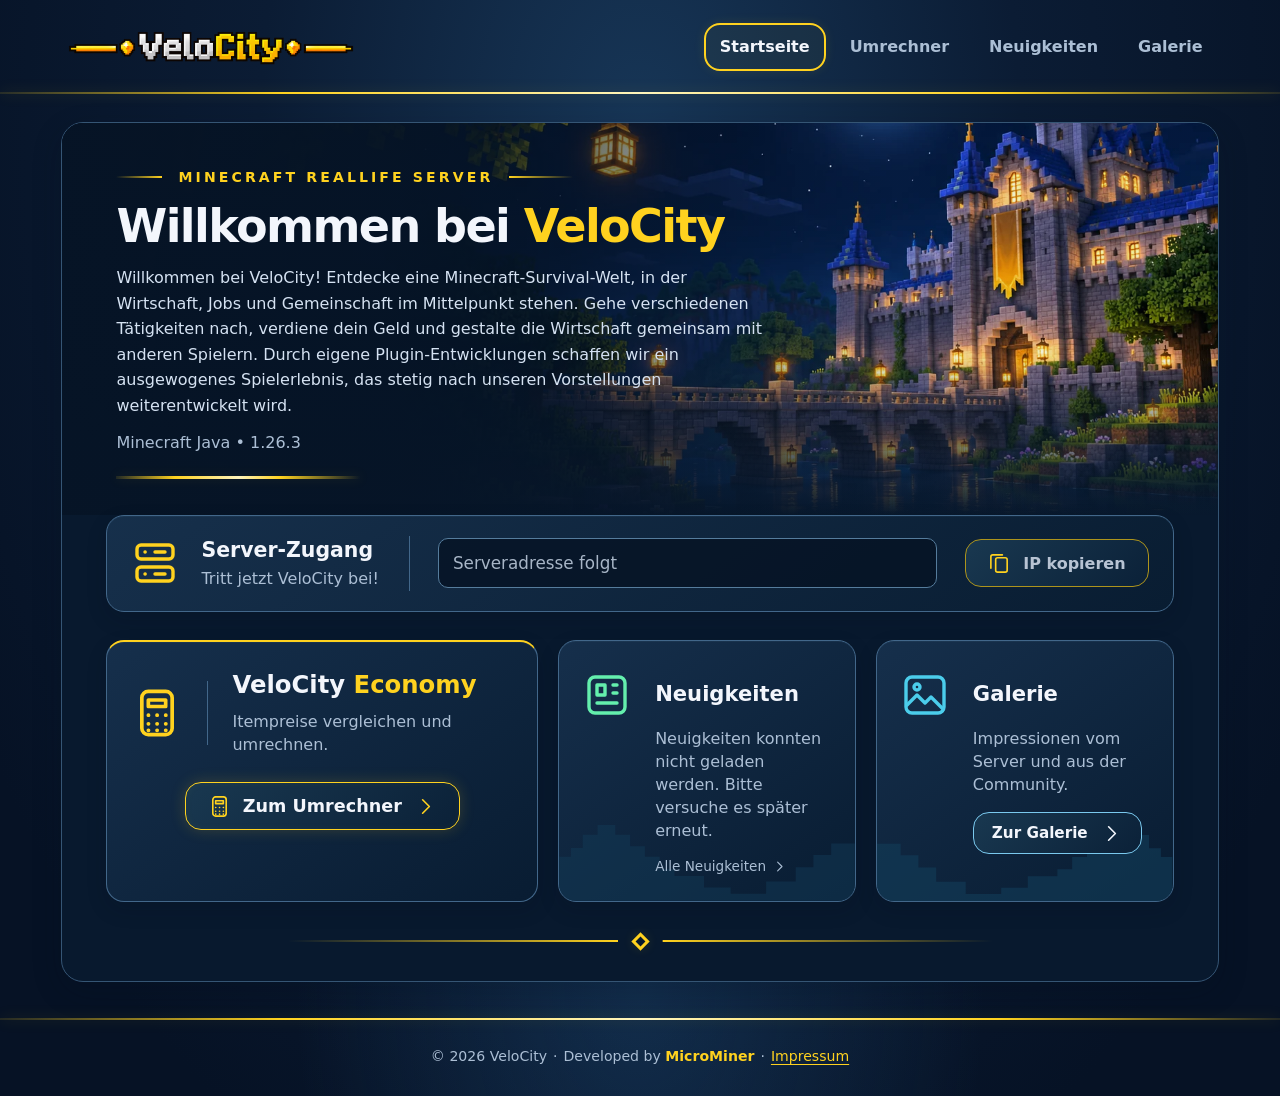
==== commit 359da73a: "Implement VeloCity news blog, shared-login editor and authenticated Discord ingest Match the referen" ====
--- a/index.html
+++ b/index.html
@@ -103,6 +103,7 @@
     <script src="assets/js/ui.js?v=legal-2" defer></script>
     <script src="assets/js/site-config.js" defer></script>
     <script src="assets/js/home.js?v=home-1" defer></script>
-    <script src="assets/js/news.js" type="module"></script>
+    <script src="config.js" defer></script>
+    <script src="assets/js/news.js?v=news-1" type="module"></script>
   </body>
 </html>
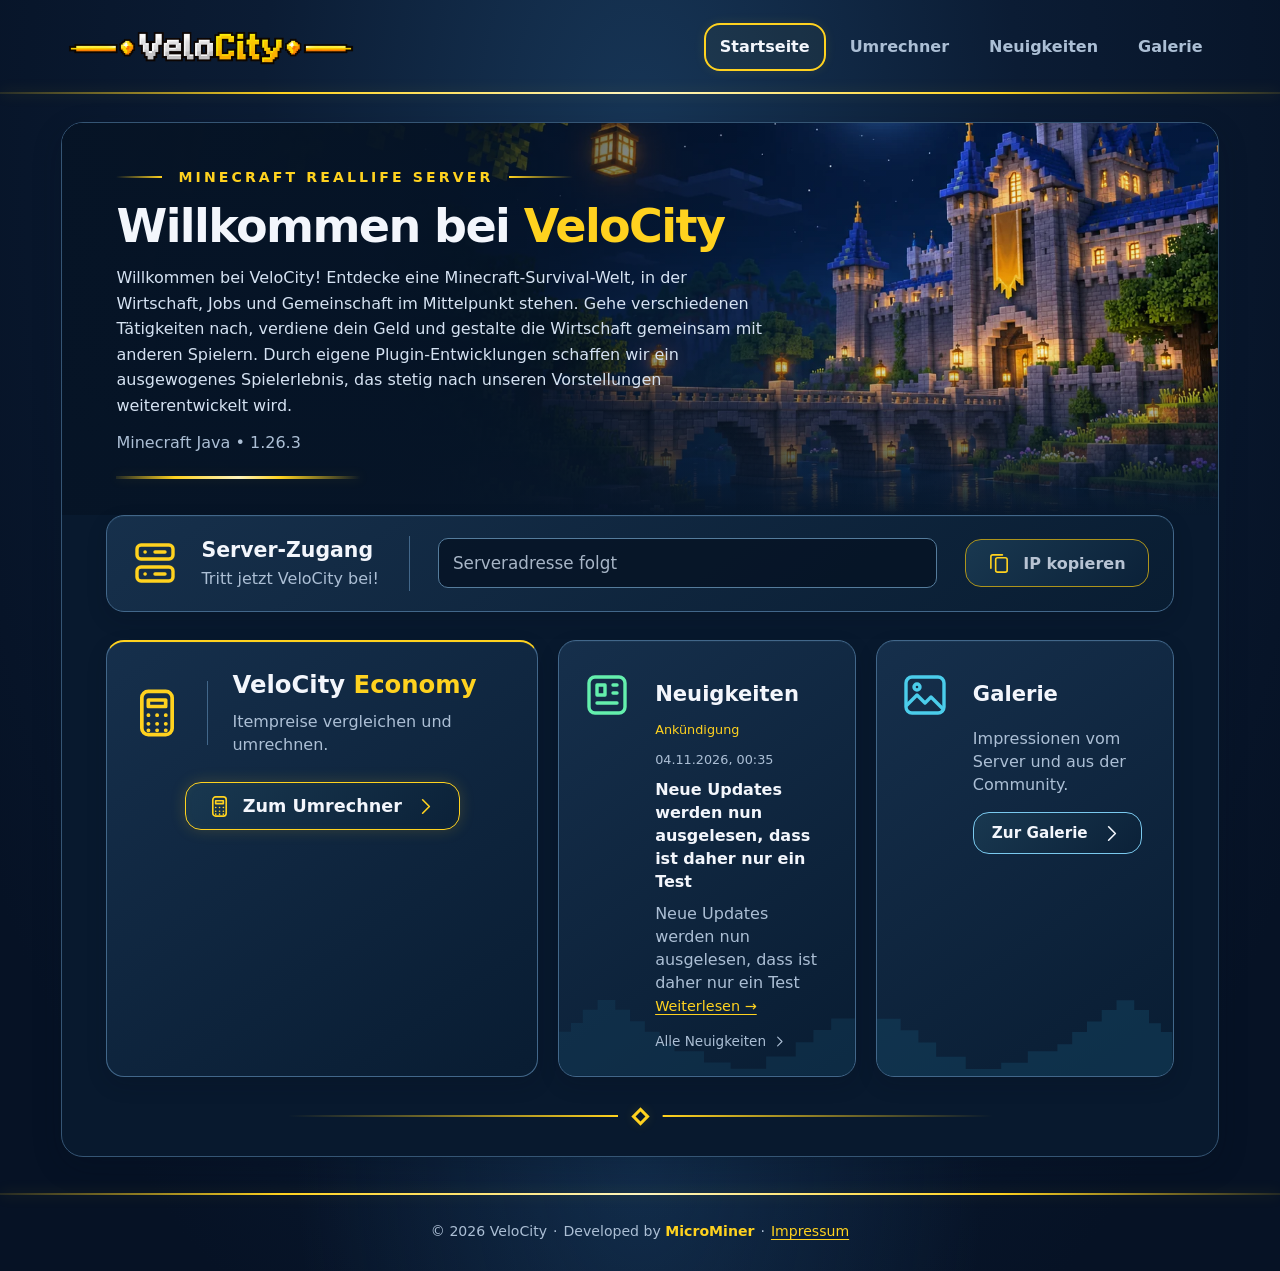
==== commit 10684a16: "Show the active GitHub-imported news feed instead of preferring an unconfigured Worker Make the publ" ====
--- a/index.html
+++ b/index.html
@@ -101,9 +101,9 @@
       aria-labelledby="impressumTitle"
     ></dialog>
     <script src="assets/js/ui.js?v=legal-2" defer></script>
-    <script src="assets/js/site-config.js" defer></script>
+    <script src="assets/js/site-config.js?v=feed-source-1" defer></script>
     <script src="assets/js/home.js?v=home-1" defer></script>
     <script src="config.js" defer></script>
-    <script src="assets/js/news.js?v=news-1" type="module"></script>
+    <script src="assets/js/news.js?v=feed-source-1" type="module"></script>
   </body>
 </html>
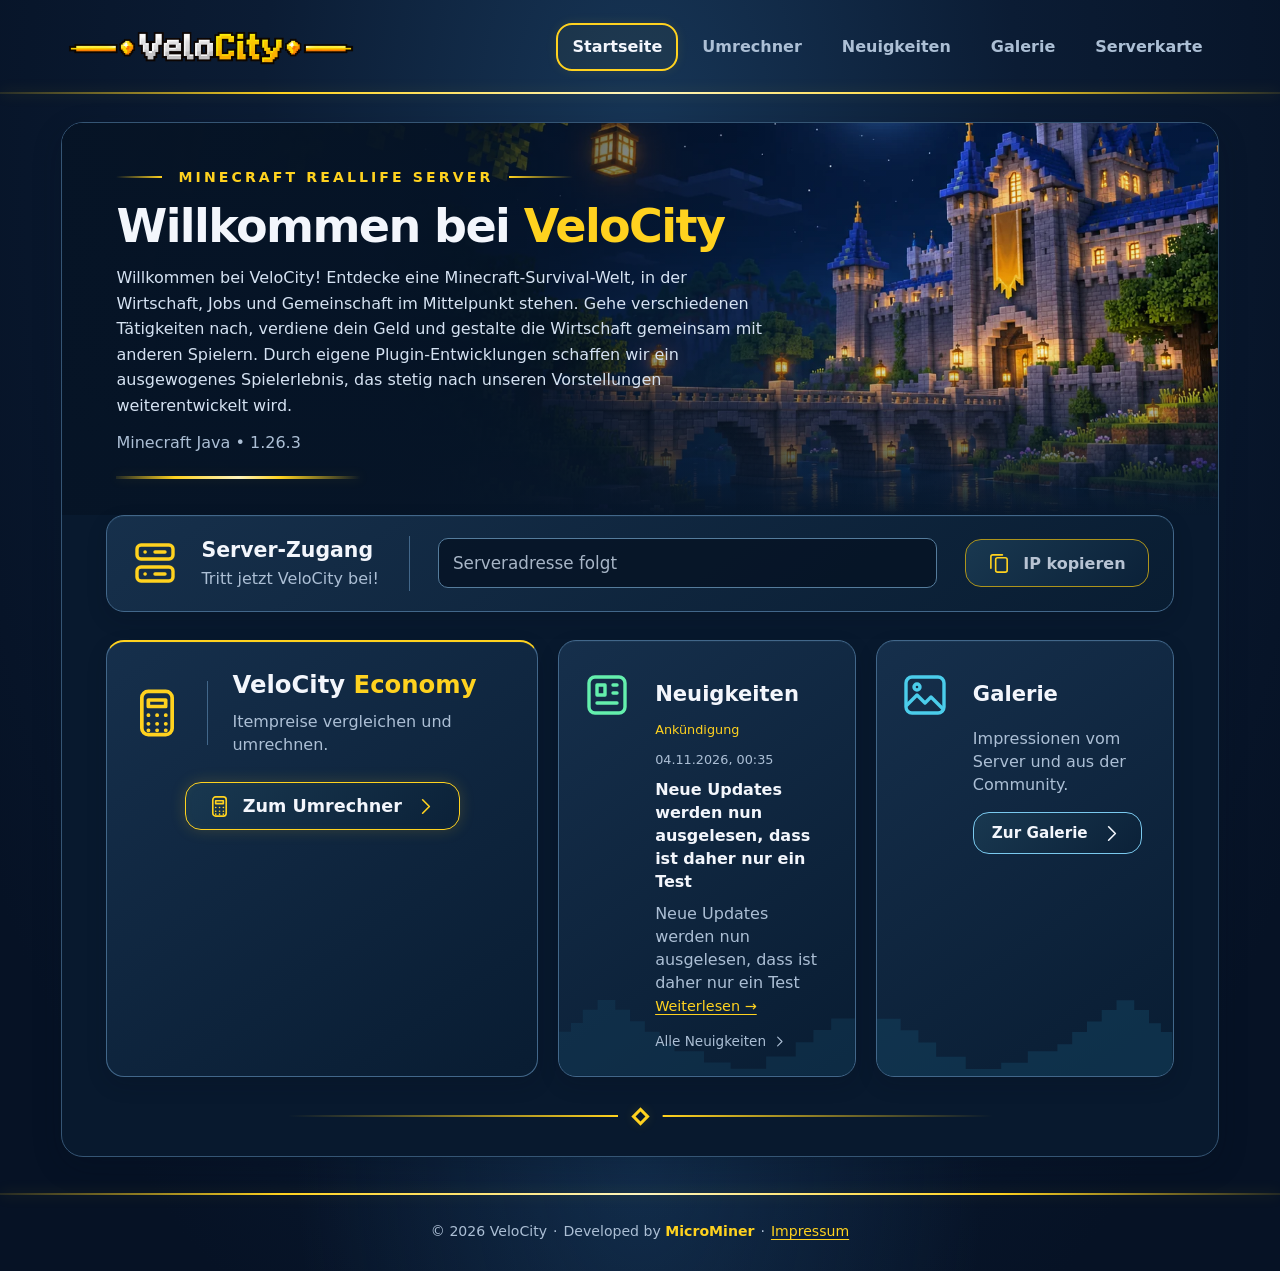
==== commit e0d8844f: "Add responsive BlueMap server map page with configured external access" ====
--- a/index.html
+++ b/index.html
@@ -37,6 +37,7 @@
           ><a class="nav-link" href="umrechner.html">Umrechner</a
           ><a class="nav-link" href="neuigkeiten.html">Neuigkeiten</a
           ><a class="nav-link" href="galerie.html">Galerie</a>
+          <a class="nav-link" href="serverkarte.html">Serverkarte</a>
         </nav>
       </header>
       <main class="home-main">
--- a/assets/css/styles.css
+++ b/assets/css/styles.css
@@ -1855,13 +1855,17 @@
   }
 }
 
-/* Four-page navigation: wrap instead of forcing the unchanged tool wider. */
+/* Shared navigation: wrap instead of forcing the unchanged tool wider. */
 .site-header {
   flex-wrap: wrap;
 }
 .site-nav {
   flex-wrap: wrap;
   min-width: 0;
+}
+@media (min-width: 1301px) {
+  .site-nav { gap: 12px; }
+  .nav-link { padding-inline: 18px; font-size: 18px; }
 }
 @media (min-width: 721px) and (max-width: 1300px) {
   .site-nav {
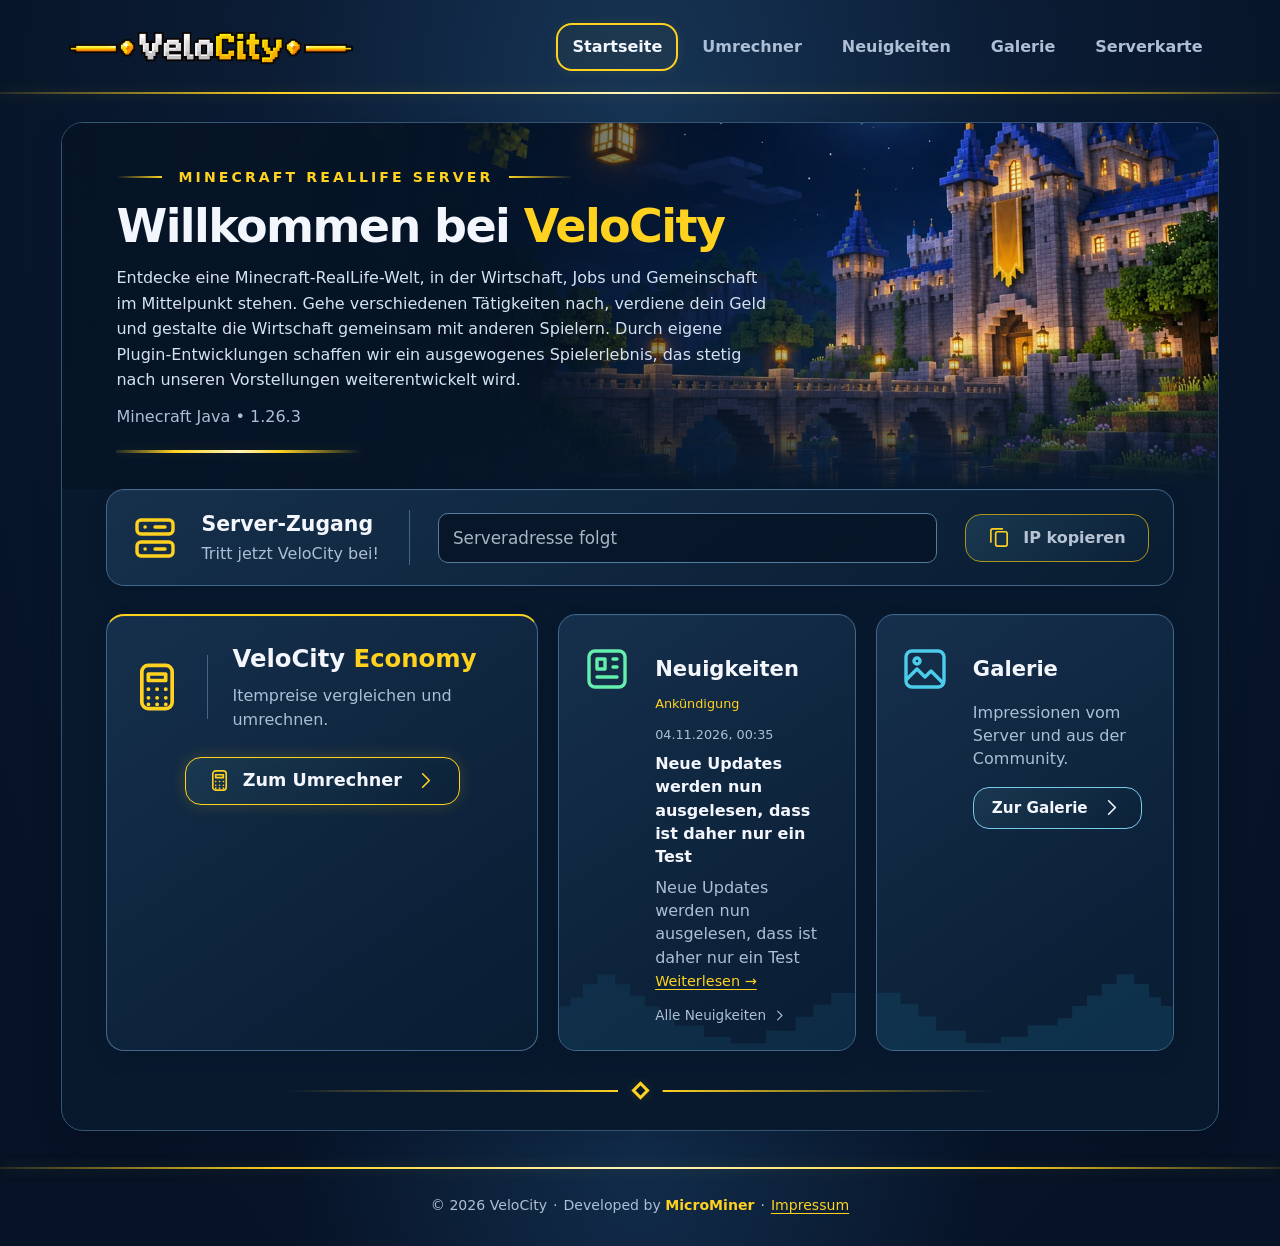
==== commit 6e970005: "Update index.html" ====
--- a/index.html
+++ b/index.html
@@ -47,7 +47,7 @@
             <div class="home-hero-copy">
               <p class="home-eyebrow">Minecraft Reallife Server</p>
               <h1 id="welcomeTitle">Willkommen bei <span>VeloCity</span></h1>
-              <p class="home-intro">Willkommen bei VeloCity! Entdecke eine Minecraft-Survival-Welt, in der Wirtschaft, Jobs und Gemeinschaft im Mittelpunkt stehen. Gehe verschiedenen Tätigkeiten nach, verdiene dein Geld und gestalte die Wirtschaft gemeinsam mit anderen Spielern. Durch eigene Plugin-Entwicklungen schaffen wir ein ausgewogenes Spielerlebnis, das stetig nach unseren Vorstellungen weiterentwickelt wird.</p>
+              <p class="home-intro">Entdecke eine Minecraft-RealLife-Welt, in der Wirtschaft, Jobs und Gemeinschaft im Mittelpunkt stehen. Gehe verschiedenen Tätigkeiten nach, verdiene dein Geld und gestalte die Wirtschaft gemeinsam mit anderen Spielern. Durch eigene Plugin-Entwicklungen schaffen wir ein ausgewogenes Spielerlebnis, das stetig nach unseren Vorstellungen weiterentwickelt wird.</p>
               <p id="serverVersion" class="home-version">Minecraft Java • 1.26.3</p>
               <div class="home-hero-rule" aria-hidden="true"></div>
             </div>
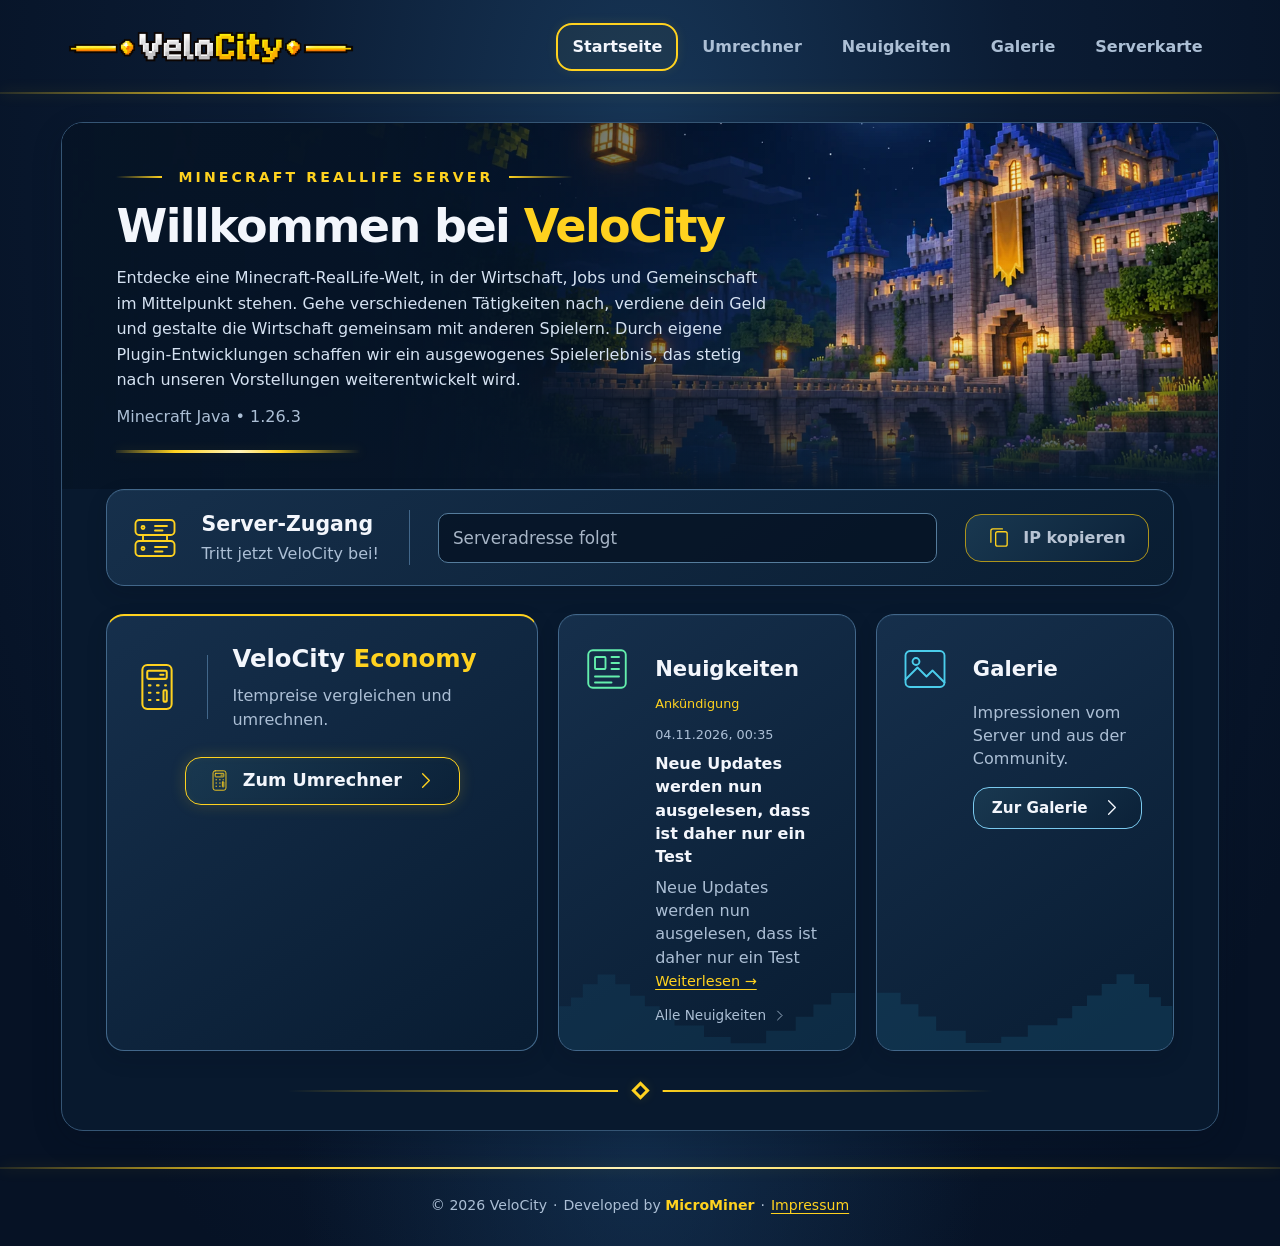
==== commit 032dde75: "Centre gallery SVG controls and refine homepage and converter icons" ====
--- a/index.html
+++ b/index.html
@@ -17,6 +17,7 @@
     <link rel="stylesheet" href="assets/css/styles.css" />
     <link rel="stylesheet" href="assets/css/portal.css" />
     <link rel="stylesheet" href="assets/css/home.css?v=home-1" />
+    <link rel="stylesheet" href="assets/css/icons.css?v=icons-1" />
   </head>
   <body class="site-page home-page">
     <div class="wrap">
@@ -54,31 +55,31 @@
           </section>
           <section class="home-server" aria-labelledby="serverAccessTitle">
             <div class="home-server-heading">
-              <span class="home-server-icon"><svg class="" viewBox="0 0 24 24" fill="none" stroke="currentColor" stroke-width="1.7" stroke-linecap="round" stroke-linejoin="round" aria-hidden="true"><rect x="3" y="3" width="18" height="7" rx="2"/><rect x="3" y="14" width="18" height="7" rx="2"/><path d="M7 6.5h.1M7 17.5h.1M12 6.5h5M12 17.5h5"/></svg></span>
+              <span class="home-server-icon"><svg viewBox="0 0 32 32" fill="none" stroke="currentColor" stroke-width="1.25" stroke-linecap="round" stroke-linejoin="round" aria-hidden="true" focusable="false"><rect x="3" y="4" width="26" height="10" rx="2.5"/><rect x="3" y="18" width="26" height="10" rx="2.5"/><circle cx="8" cy="9" r="1"/><circle cx="8" cy="23" r="1"/><path d="M16 8h8m-8 3h5M16 22h8m-8 3h5M8 14v4m16-4v4"/></svg></span>
               <div><h2 id="serverAccessTitle">Server-Zugang</h2><p>Tritt jetzt VeloCity bei!</p></div>
             </div>
             <input id="serverAddress" aria-label="Serveradresse" type="text" readonly placeholder="Serveradresse folgt" autocomplete="off" spellcheck="false" />
-            <button id="copyServerAddress" class="home-button home-button-gold" type="button" disabled><svg class="" viewBox="0 0 24 24" fill="none" stroke="currentColor" stroke-width="1.7" stroke-linecap="round" stroke-linejoin="round" aria-hidden="true"><rect x="8" y="6" width="12" height="15" rx="2"/><path d="M15 3H5a2 2 0 0 0-2 2v12"/></svg><span>IP kopieren</span></button>
+            <button id="copyServerAddress" class="home-button home-button-gold" type="button" disabled><svg class="" viewBox="0 0 24 24" fill="none" stroke="currentColor" stroke-width="1.4" stroke-linecap="round" stroke-linejoin="round" aria-hidden="true"><rect x="8" y="6" width="12" height="15" rx="2"/><path d="M15 3H5a2 2 0 0 0-2 2v12"/></svg><span>IP kopieren</span></button>
             <p id="serverCopyStatus" class="status" role="status"></p>
           </section>
           <div class="home-features">
             <section class="home-feature home-feature-economy" aria-labelledby="entryTitle">
               <div class="home-feature-heading">
-                <span class="home-feature-icon"><svg class="" viewBox="0 0 24 24" fill="none" stroke="currentColor" stroke-width="1.7" stroke-linecap="round" stroke-linejoin="round" aria-hidden="true"><rect x="5" y="2" width="14" height="20" rx="3"/><path d="M8 6h8v3H8zM8 13h.1m3.9 0h.1m3.9 0h.1M8 17h.1m3.9 0h.1m3.9 0h.1M8 20h.1m3.9 0h.1m3.9 0h.1"/></svg></span>
+                <span class="home-feature-icon"><svg viewBox="0 0 32 32" fill="none" stroke="currentColor" stroke-width="1.25" stroke-linecap="round" stroke-linejoin="round" aria-hidden="true" focusable="false"><rect x="7" y="2.5" width="18" height="27" rx="3"/><rect x="10" y="6" width="12" height="5" rx=".8"/><path d="M18 8.5h2M11 15h1m4 0h1m4 0h.5M11 19.5h1m4 0h1M11 24h1m4 0h1"/><rect x="20" y="18" width="2" height="7" rx=".6"/></svg></span>
                 <div><h2 id="entryTitle">VeloCity <span>Economy</span></h2><p>Itempreise vergleichen und umrechnen.</p></div>
               </div>
-              <a class="home-button home-button-gold home-economy-link" href="umrechner.html"><svg class="" viewBox="0 0 24 24" fill="none" stroke="currentColor" stroke-width="1.7" stroke-linecap="round" stroke-linejoin="round" aria-hidden="true"><rect x="5" y="2" width="14" height="20" rx="3"/><path d="M8 6h8v3H8zM8 13h.1m3.9 0h.1m3.9 0h.1M8 17h.1m3.9 0h.1m3.9 0h.1M8 20h.1m3.9 0h.1m3.9 0h.1"/></svg><span>Zum Umrechner</span><svg class="home-button-arrow" viewBox="0 0 24 24" fill="none" stroke="currentColor" stroke-width="1.7" stroke-linecap="round" stroke-linejoin="round" aria-hidden="true"><path d="m9 5 7 7-7 7"/></svg></a>
+              <a class="home-button home-button-gold home-economy-link" href="umrechner.html"><svg viewBox="0 0 32 32" fill="none" stroke="currentColor" stroke-width="1.25" stroke-linecap="round" stroke-linejoin="round" aria-hidden="true" focusable="false"><rect x="7" y="2.5" width="18" height="27" rx="3"/><rect x="10" y="6" width="12" height="5" rx=".8"/><path d="M18 8.5h2M11 15h1m4 0h1m4 0h.5M11 19.5h1m4 0h1M11 24h1m4 0h1"/><rect x="20" y="18" width="2" height="7" rx=".6"/></svg><span>Zum Umrechner</span><svg class="home-button-arrow" viewBox="0 0 24 24" fill="none" stroke="currentColor" stroke-width="1.4" stroke-linecap="round" stroke-linejoin="round" aria-hidden="true"><path d="m9 5 7 7-7 7"/></svg></a>
             </section>
             <section class="home-feature home-feature-news" aria-labelledby="homeNewsTitle">
-              <div class="home-feature-heading"><span class="home-feature-icon"><svg class="" viewBox="0 0 24 24" fill="none" stroke="currentColor" stroke-width="1.7" stroke-linecap="round" stroke-linejoin="round" aria-hidden="true"><rect x="3" y="3" width="18" height="18" rx="3"/><path d="M7 7h4v5H7zM15 7h2m-2 4h2M7 16h10"/></svg></span><h2 id="homeNewsTitle">Neuigkeiten</h2></div>
+              <div class="home-feature-heading"><span class="home-feature-icon"><svg viewBox="0 0 32 32" fill="none" stroke="currentColor" stroke-width="1.25" stroke-linecap="round" stroke-linejoin="round" aria-hidden="true" focusable="false"><rect x="3.5" y="3.5" width="25" height="25" rx="3"/><rect x="8" y="8" width="7" height="8" rx=".6"/><path d="M19 8h5m-5 4h5m-5 4h5M8 21h16M8 25h11"/></svg></span><h2 id="homeNewsTitle">Neuigkeiten</h2></div>
               <div class="home-feature-body">
                 <div id="newsList" data-preview="true" aria-live="polite"><p class="muted">Aktuell gibt es noch keine Neuigkeiten.</p></div>
-                <a class="home-news-link" href="neuigkeiten.html">Alle Neuigkeiten <svg class="home-button-arrow" viewBox="0 0 24 24" fill="none" stroke="currentColor" stroke-width="1.7" stroke-linecap="round" stroke-linejoin="round" aria-hidden="true"><path d="m9 5 7 7-7 7"/></svg></a>
+                <a class="home-news-link" href="neuigkeiten.html">Alle Neuigkeiten <svg class="home-button-arrow" viewBox="0 0 24 24" fill="none" stroke="currentColor" stroke-width="1.4" stroke-linecap="round" stroke-linejoin="round" aria-hidden="true"><path d="m9 5 7 7-7 7"/></svg></a>
               </div>
             </section>
             <section class="home-feature home-feature-gallery" aria-labelledby="homeGalleryTitle">
-              <div class="home-feature-heading"><span class="home-feature-icon"><svg class="" viewBox="0 0 24 24" fill="none" stroke="currentColor" stroke-width="1.7" stroke-linecap="round" stroke-linejoin="round" aria-hidden="true"><rect x="2.5" y="3" width="19" height="18" rx="3"/><circle cx="8" cy="8" r="1.5"/><path d="m3 17 5-5 4 4 3-3 6 6"/></svg></span><h2 id="homeGalleryTitle">Galerie</h2></div>
-              <div class="home-feature-body"><p>Impressionen vom Server und aus der Community.</p><a class="home-button home-button-blue" href="galerie.html"><span>Zur Galerie</span><svg class="home-button-arrow" viewBox="0 0 24 24" fill="none" stroke="currentColor" stroke-width="1.7" stroke-linecap="round" stroke-linejoin="round" aria-hidden="true"><path d="m9 5 7 7-7 7"/></svg></a></div>
+              <div class="home-feature-heading"><span class="home-feature-icon"><svg viewBox="0 0 32 32" fill="none" stroke="currentColor" stroke-width="1.25" stroke-linecap="round" stroke-linejoin="round" aria-hidden="true" focusable="false"><rect x="3" y="4" width="26" height="24" rx="3"/><circle cx="10" cy="11" r="2.3"/><path d="m3 23 8-8 6 6 4-4 8 8M7 28h18"/></svg></span><h2 id="homeGalleryTitle">Galerie</h2></div>
+              <div class="home-feature-body"><p>Impressionen vom Server und aus der Community.</p><a class="home-button home-button-blue" href="galerie.html"><span>Zur Galerie</span><svg class="home-button-arrow" viewBox="0 0 24 24" fill="none" stroke="currentColor" stroke-width="1.4" stroke-linecap="round" stroke-linejoin="round" aria-hidden="true"><path d="m9 5 7 7-7 7"/></svg></a></div>
             </section>
           </div>
           <div class="home-ornament" aria-hidden="true"><span></span></div>
--- a/assets/css/icons.css
+++ b/assets/css/icons.css
@@ -0,0 +1,12 @@
+/* Vector symbols use a centred SVG box, independent of font glyph metrics. */
+.gallery-page .gallery-viewer-button {display:flex;align-items:center;justify-content:center;padding:0;line-height:0;}
+.gallery-page .gallery-viewer-button svg {display:block;width:24px;height:24px;flex:none;pointer-events:none;}
+.gallery-page .gallery-previous svg,.gallery-page .gallery-next svg {width:26px;height:26px;}
+.gallery-page .gallery-expand {display:flex;align-items:center;justify-content:center;line-height:0;}
+.gallery-page .gallery-expand svg {display:block;width:22px;height:22px;flex:none;}
+.home-page .home-server-icon,.home-page .home-feature-icon {align-items:center;justify-content:center;}
+.home-page .home-button svg,.home-page .home-feature-icon svg,.home-page .home-server-icon svg {display:block;flex-shrink:0;}
+.calculator-toggle {padding:0;align-items:center;justify-content:center;}
+.calculator-toggle svg {display:block;width:30px;height:32px;flex:none;pointer-events:none;}
+.calculator-toggle.layout-toggle svg {width:29px;height:29px;}
+.calculator-close {align-items:center;justify-content:center;}
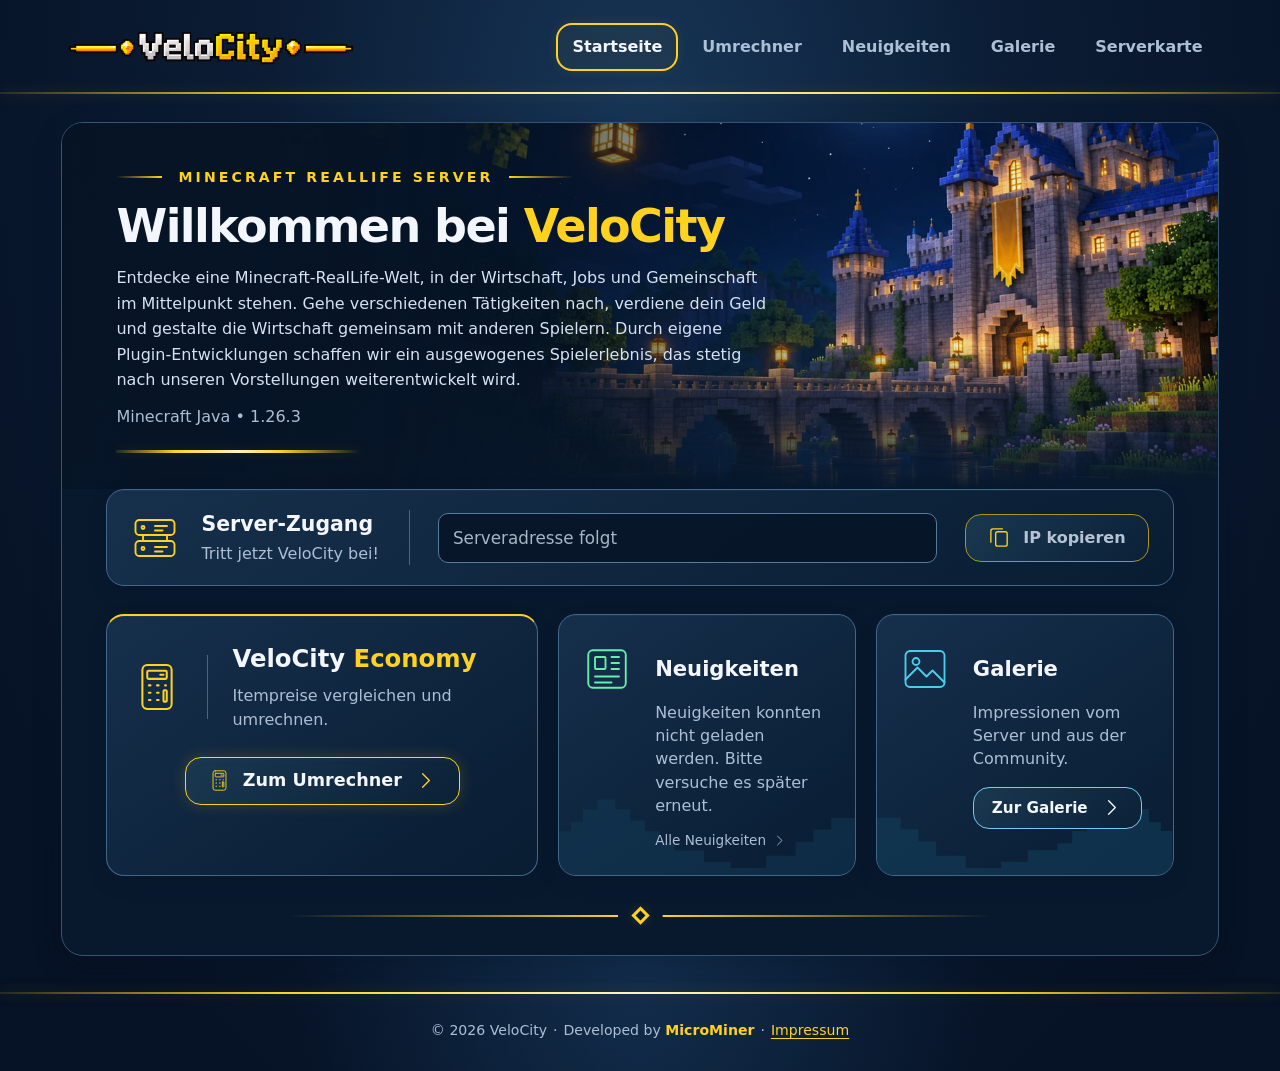
==== commit 80038e85: "Add direct news editing, persistent deletion overrides and cropped image uploads" ====
--- a/index.html
+++ b/index.html
@@ -106,6 +106,6 @@
     <script src="assets/js/site-config.js?v=feed-source-1" defer></script>
     <script src="assets/js/home.js?v=home-1" defer></script>
     <script src="config.js" defer></script>
-    <script src="assets/js/news.js?v=feed-source-1" type="module"></script>
+    <script src="assets/js/news.js?v=news-editor-3" type="module"></script>
   </body>
 </html>
--- a/assets/css/icons.css
+++ b/assets/css/icons.css
@@ -1,9 +1,8 @@
 /* Vector symbols use a centred SVG box, independent of font glyph metrics. */
-.gallery-page .gallery-viewer-button {display:flex;align-items:center;justify-content:center;padding:0;line-height:0;}
-.gallery-page .gallery-viewer-button svg {display:block;width:24px;height:24px;flex:none;pointer-events:none;}
+.gallery-page .gallery-viewer-button {position:relative;display:block;padding:0;line-height:0;}
+.gallery-page .gallery-previous,.gallery-page .gallery-next {position:absolute;}
+.gallery-page .gallery-viewer-button svg {position:absolute;left:50%;top:50%;transform:translate(-50%,-50%);display:block;width:24px;height:24px;margin:0;pointer-events:none;}
 .gallery-page .gallery-previous svg,.gallery-page .gallery-next svg {width:26px;height:26px;}
-.gallery-page .gallery-expand {display:flex;align-items:center;justify-content:center;line-height:0;}
-.gallery-page .gallery-expand svg {display:block;width:22px;height:22px;flex:none;}
 .home-page .home-server-icon,.home-page .home-feature-icon {align-items:center;justify-content:center;}
 .home-page .home-button svg,.home-page .home-feature-icon svg,.home-page .home-server-icon svg {display:block;flex-shrink:0;}
 .calculator-toggle {padding:0;align-items:center;justify-content:center;}
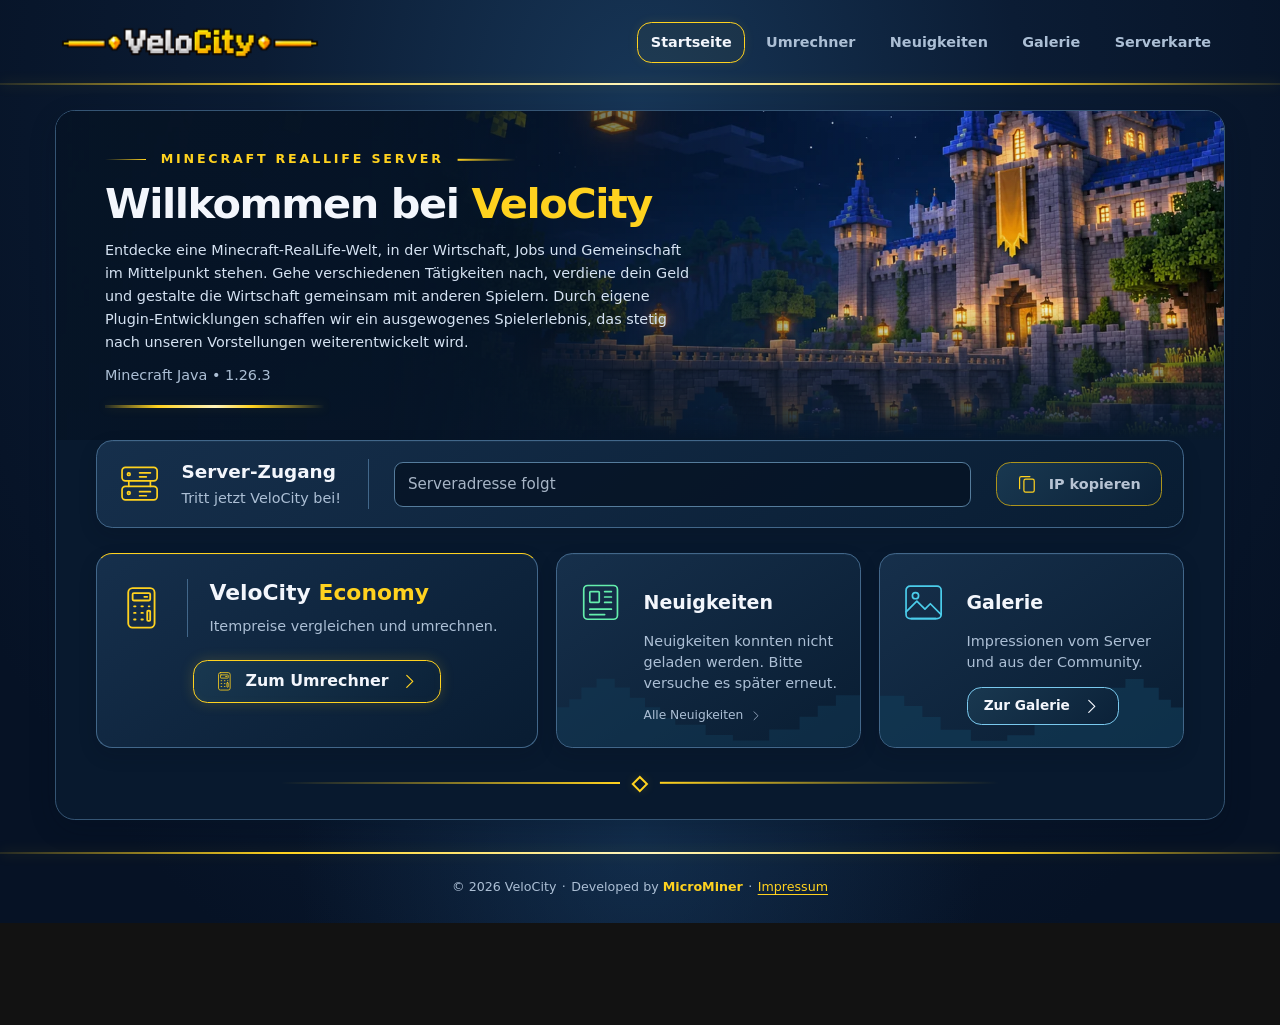
==== commit 62839a95: "Apply compact 90 percent desktop density while preserving mobile and fullscreen behavior" ====
--- a/index.html
+++ b/index.html
@@ -14,8 +14,8 @@
       sizes="48x48"
       href="assets/images/favicon.png"
     />
-    <link rel="stylesheet" href="assets/css/styles.css" />
-    <link rel="stylesheet" href="assets/css/portal.css" />
+    <link rel="stylesheet" href="assets/css/styles.css?v=desktop-density-1" />
+    <link rel="stylesheet" href="assets/css/portal.css?v=desktop-density-1" />
     <link rel="stylesheet" href="assets/css/home.css?v=home-1" />
     <link rel="stylesheet" href="assets/css/icons.css?v=icons-1" />
   </head>
--- a/assets/css/styles.css
+++ b/assets/css/styles.css
@@ -1,6 +1,8 @@
 /* Shared VeloCity palette. Legacy variable names remain aliases for the tool. */
 :root {
   color-scheme: dark;
+  --site-scale: 1;
+  zoom: var(--site-scale);
   --bg-dark: #081326;
   --bg-navy: #0c1d35;
   --bg-blue: #142b49;
@@ -40,7 +42,7 @@
     -apple-system,
     Segoe UI,
     sans-serif;
-  min-height: 100vh;
+  min-height: calc(100vh / var(--site-scale));
   padding: 20px 12px;
 }
 .top {
@@ -1504,7 +1506,7 @@
   outline-offset: 4px;
 }
 .home-page .wrap {
-  min-height: 100svh;
+  min-height: calc(100svh / var(--site-scale));
   display: flex;
   flex-direction: column;
 }
@@ -2093,3 +2095,12 @@
 /* A stable three-line result in either converter layout. */
 .result-value-line { display: block; text-align: center; }
 .result-equals { display: block; margin-block: 10px; font-size: 1.1rem; font-weight: 500; color: var(--text-secondary); text-align: center; }
+
+/* Compact desktop view, equivalent in scale to 90% browser zoom.
+   Small screens retain their original text and touch target sizes.
+   Browsers without CSS zoom retain the unscaled layout. */
+@supports (zoom: 1) {
+  @media (min-width: 1100px) {
+    :root { --site-scale: 0.9; }
+  }
+}
--- a/assets/css/portal.css
+++ b/assets/css/portal.css
@@ -1,6 +1,6 @@
 /* Portal additions share the established tokens; the converter does not load this file. */
 .portal-page .wrap {
-  min-height: 100svh;
+  min-height: calc(100svh / var(--site-scale));
   display: flex;
   flex-direction: column;
 }
